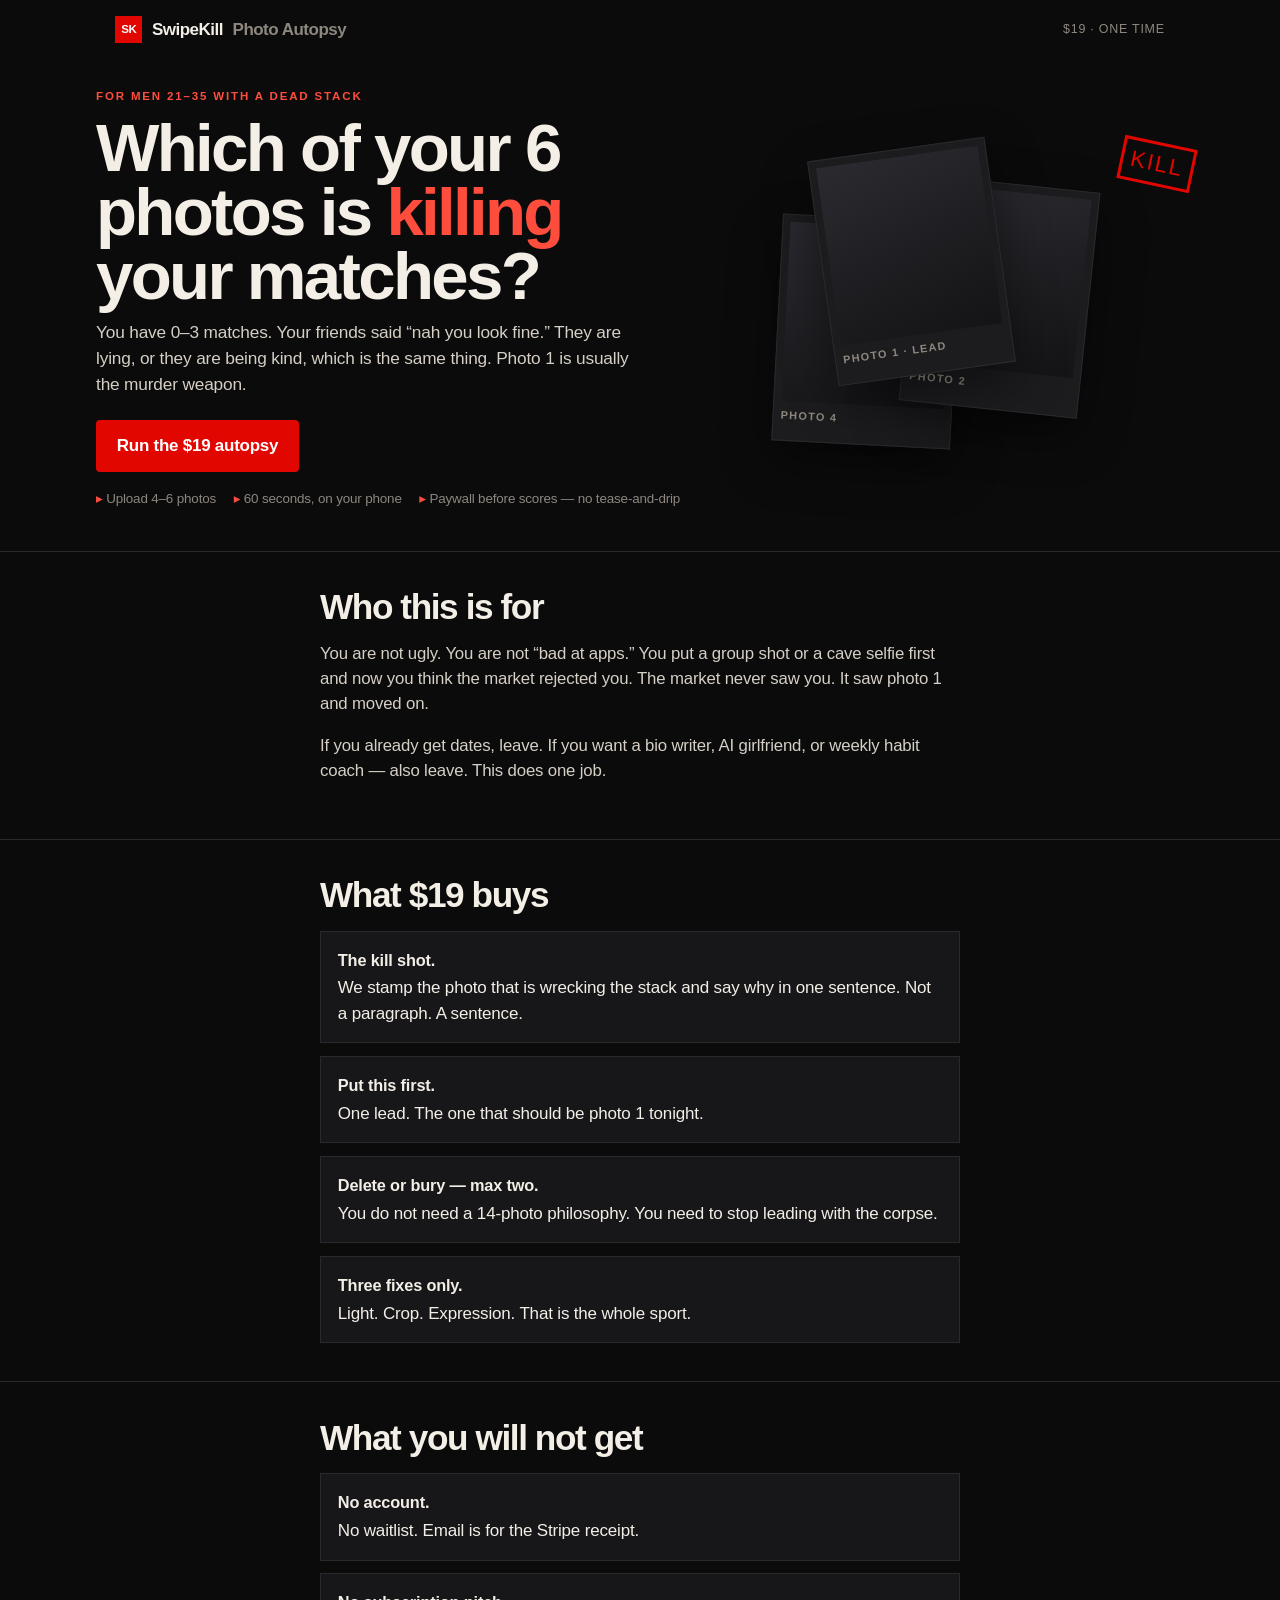
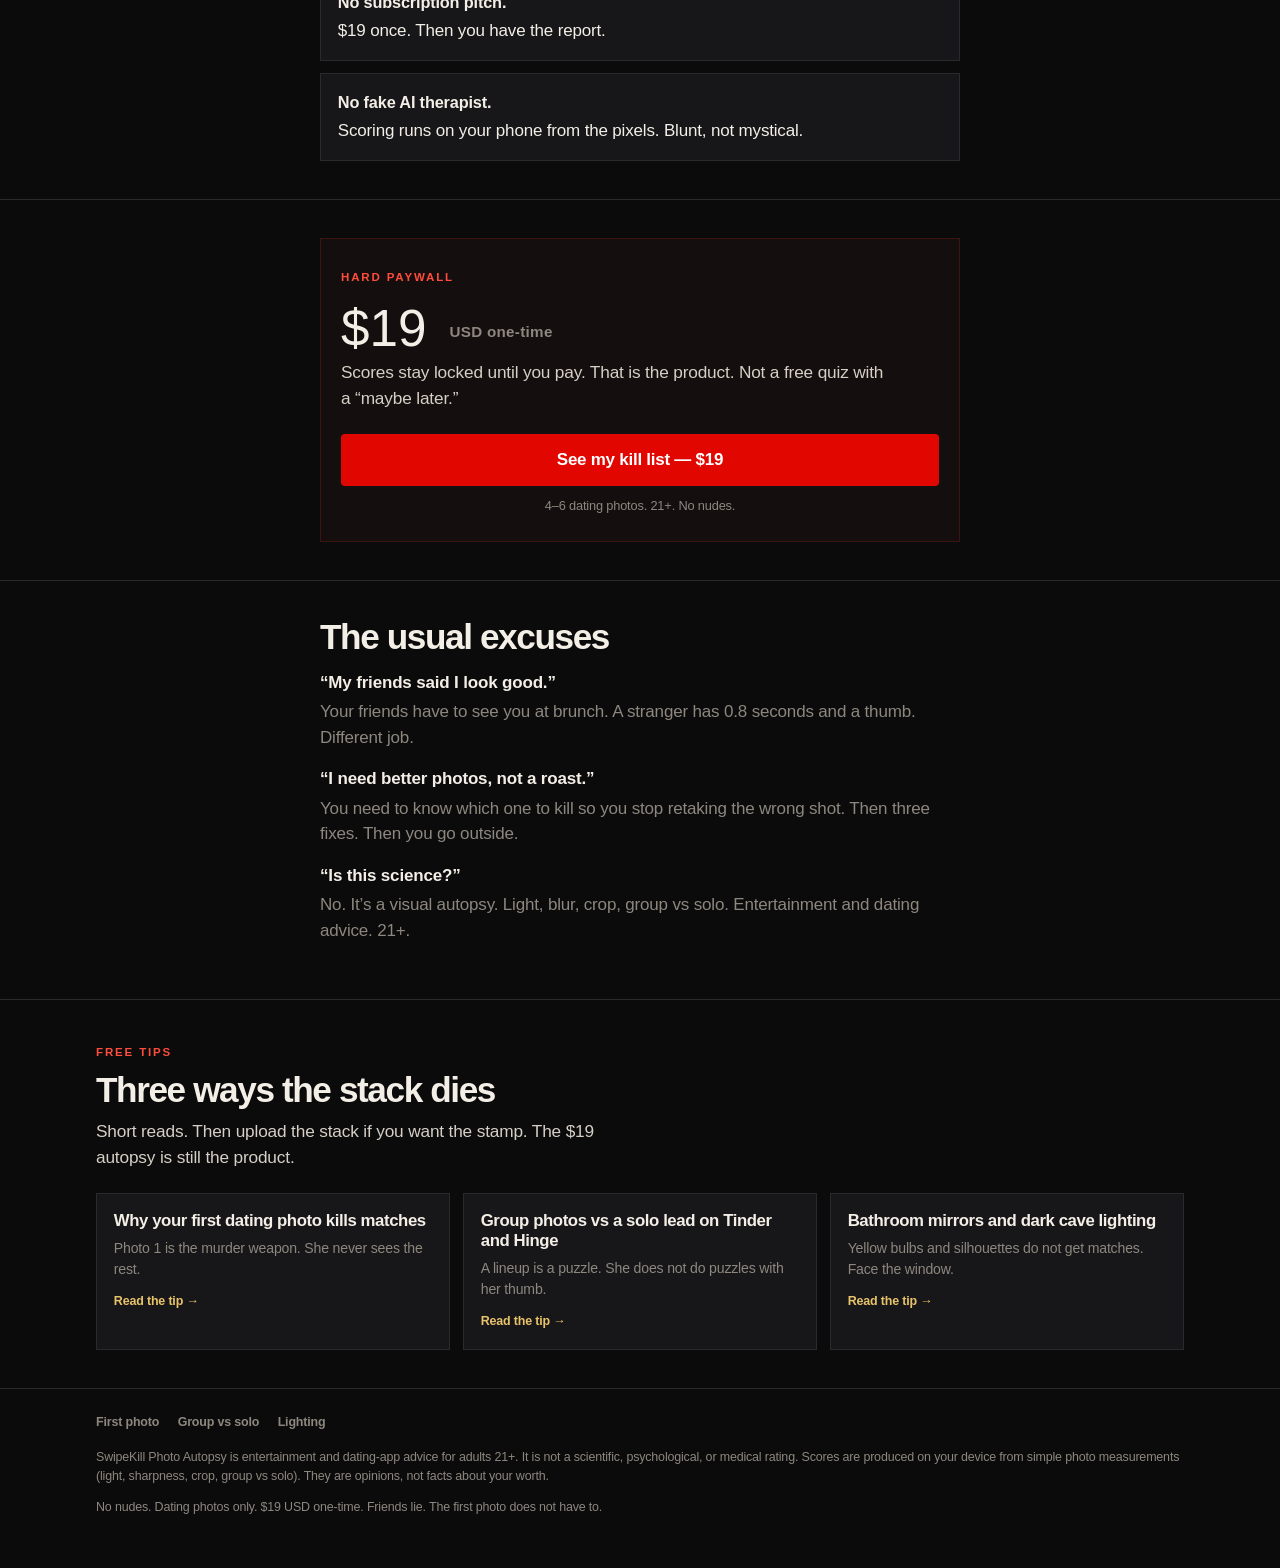
==== index.html @ 3ea0e627 "Add three dating-photo SEO tip pages that funnel to upload Indexable articles for first-photo, group" ====
<!DOCTYPE html>
<html lang="en">
<head>
  <meta charset="utf-8" />
  <meta name="viewport" content="width=device-width, initial-scale=1" />
  <title>SwipeKill — Which of your 6 photos is killing your matches?</title>
  <meta name="description" content="You have 0–3 matches. Friends lie. Upload 6 dating photos. In 60 seconds we stamp the kill shot, tell you what goes first, and give 3 fixes. $19 one-time." />
  <link rel="canonical" href="https://jayjasmine.github.io/swipekill/" />
  <meta name="robots" content="index,follow" />
  <meta property="og:type" content="website" />
  <meta property="og:url" content="https://jayjasmine.github.io/swipekill/" />
  <meta property="og:title" content="SwipeKill — Which of your 6 photos is killing your matches?" />
  <meta property="og:description" content="Upload 4–6 dating photos. In 60 seconds we stamp the kill shot, tell you what goes first, and give 3 fixes. $19 one-time. Hard paywall." />
  <meta property="og:image" content="https://jayjasmine.github.io/swipekill/assets/og-share.png" />
  <meta property="og:image:width" content="1200" />
  <meta property="og:image:height" content="630" />
  <meta property="og:image:type" content="image/png" />
  <meta property="og:image:alt" content="SwipeKill Photo Autopsy — which of your 6 dating photos is killing your matches? $19 one-time." />
  <meta name="twitter:card" content="summary_large_image" />
  <meta name="twitter:title" content="SwipeKill — Which of your 6 photos is killing your matches?" />
  <meta name="twitter:description" content="Upload 4–6 dating photos. Kill shot + lead + 3 fixes. $19 one-time." />
  <meta name="twitter:image" content="https://jayjasmine.github.io/swipekill/assets/og-share.png" />
  <script type="application/ld+json">
  {"@context":"https://schema.org","@type":"Product","name":"SwipeKill Photo Autopsy","description":"Dating photo autopsy: kill shot, lead photo, and three fixes. Runs on your phone.","offers":{"@type":"Offer","price":"19.00","priceCurrency":"USD","url":"https://jayjasmine.github.io/swipekill/","availability":"https://schema.org/InStock"}}
  </script>
  <link rel="icon" href="favicon.svg" type="image/svg+xml" />
  <link rel="stylesheet" href="css/styles.css?v=20260921a" />
</head>
<body>
  <a class="skip" href="#main">Skip to content</a>
  <header class="site-header">
    <a class="brand" href="index.html"><span class="brand-mark">SK</span> SwipeKill <em>Photo Autopsy</em></a>
    <div class="header-meta">$19 · one time</div>
  </header>
  <main id="main">
    <section class="hero">
      <div class="wrap-wide hero-grid">
        <div>
          <div class="kicker">For men 21–35 with a dead stack</div>
          <h1>Which of your 6 photos is <span>killing</span> your matches?</h1>
          <p class="lede">You have 0–3 matches. Your friends said “nah you look fine.” They are lying, or they are being kind, which is the same thing. Photo 1 is usually the murder weapon.</p>
          <a class="btn" href="upload.html">Run the $19 autopsy</a>
          <div class="trust">
            <span>Upload 4–6 photos</span>
            <span>60 seconds, on your phone</span>
            <span>Paywall before scores — no tease-and-drip</span>
          </div>
        </div>
        <div class="stack" aria-hidden="true">
          <div class="polaroid p3"><i></i><b>Photo 4</b></div>
          <div class="polaroid p2"><i></i><b>Photo 2</b></div>
          <div class="polaroid p1"><i></i><b>Photo 1 · lead</b></div>
          <div class="stamp">KILL</div>
        </div>
      </div>
    </section>

    <section class="band">
      <div class="wrap who">
        <h2>Who this is for</h2>
        <p>You are not ugly. You are not “bad at apps.” You put a group shot or a cave selfie first and now you think the market rejected you. The market never saw you. It saw photo 1 and moved on.</p>
        <p>If you already get dates, leave. If you want a bio writer, AI girlfriend, or weekly habit coach — also leave. This does one job.</p>
      </div>
    </section>

    <section class="band">
      <div class="wrap">
        <h2>What $19 buys</h2>
        <ul class="facts">
          <li><strong>The kill shot.</strong> We stamp the photo that is wrecking the stack and say why in one sentence. Not a paragraph. A sentence.</li>
          <li><strong>Put this first.</strong> One lead. The one that should be photo 1 tonight.</li>
          <li><strong>Delete or bury — max two.</strong> You do not need a 14-photo philosophy. You need to stop leading with the corpse.</li>
          <li><strong>Three fixes only.</strong> Light. Crop. Expression. That is the whole sport.</li>
        </ul>
      </div>
    </section>

    <section class="band">
      <div class="wrap">
        <h2>What you will not get</h2>
        <ul class="facts">
          <li><strong>No account.</strong> No waitlist. Email is for the Stripe receipt.</li>
          <li><strong>No subscription pitch.</strong> $19 once. Then you have the report.</li>
          <li><strong>No fake AI therapist.</strong> Scoring runs on your phone from the pixels. Blunt, not mystical.</li>
        </ul>
      </div>
    </section>

    <section class="band">
      <div class="wrap">
        <div class="price-card">
          <div class="kicker">Hard paywall</div>
          <div class="price-amt">$19 <small>USD one-time</small></div>
          <p class="lede">Scores stay locked until you pay. That is the product. Not a free quiz with a “maybe later.”</p>
          <a class="btn btn-block" href="upload.html">See my kill list — $19</a>
          <span class="btn-note">4–6 dating photos. 21+. No nudes.</span>
        </div>
      </div>
    </section>

    <section class="band">
      <div class="wrap">
        <h2>The usual excuses</h2>
        <dl class="objections">
          <dt>“My friends said I look good.”</dt>
          <dd>Your friends have to see you at brunch. A stranger has 0.8 seconds and a thumb. Different job.</dd>
          <dt>“I need better photos, not a roast.”</dt>
          <dd>You need to know which one to kill so you stop retaking the wrong shot. Then three fixes. Then you go outside.</dd>
          <dt>“Is this science?”</dt>
          <dd>No. It’s a visual autopsy. Light, blur, crop, group vs solo. Entertainment and dating advice. 21+.</dd>
        </dl>
      </div>
    </section>

    <section class="band" id="tips">
      <div class="wrap-wide">
        <div class="kicker">Free tips</div>
        <h2>Three ways the stack dies</h2>
        <p class="lede">Short reads. Then upload the stack if you want the stamp. The $19 autopsy is still the product.</p>
        <div class="tip-grid">
          <a class="tip-card" href="tips/first-photo-kills-matches.html">
            <strong>Why your first dating photo kills matches</strong>
            <span>Photo 1 is the murder weapon. She never sees the rest.</span>
            <i>Read the tip →</i>
          </a>
          <a class="tip-card" href="tips/group-vs-solo-lead.html">
            <strong>Group photos vs a solo lead on Tinder and Hinge</strong>
            <span>A lineup is a puzzle. She does not do puzzles with her thumb.</span>
            <i>Read the tip →</i>
          </a>
          <a class="tip-card" href="tips/bathroom-mirror-dark-lighting.html">
            <strong>Bathroom mirrors and dark cave lighting</strong>
            <span>Yellow bulbs and silhouettes do not get matches. Face the window.</span>
            <i>Read the tip →</i>
          </a>
        </div>
      </div>
    </section>
  </main>
  <footer class="site-footer">
    <div class="wrap-wide">
      <nav class="footer-nav" aria-label="Free tips">
        <a href="tips/first-photo-kills-matches.html">First photo</a>
        <a href="tips/group-vs-solo-lead.html">Group vs solo</a>
        <a href="tips/bathroom-mirror-dark-lighting.html">Lighting</a>
      </nav>
      <p>SwipeKill Photo Autopsy is entertainment and dating-app advice for adults 21+. It is not a scientific, psychological, or medical rating. Scores are produced on your device from simple photo measurements (light, sharpness, crop, group vs solo). They are opinions, not facts about your worth.</p>
      <p>No nudes. Dating photos only. $19 USD one-time. Friends lie. The first photo does not have to.</p>
    </div>
  </footer>
  <script src="js/config.js?v=20260918a"></script>
  <script src="js/store.js?v=20260918a"></script>
</body>
</html>
---- css/styles.css ----
/* SwipeKill — dark, blunt, one red. Mobile-first. */

:root {
  --bg: #0b0b0c;
  --bg-2: #121214;
  --card: #17171a;
  --ink: #f3eee6;
  --muted: #8d877e;
  --line: #2a2a2e;
  --red: #e10600;
  --red-ink: #ff4d3d;
  --gold: #e8c36a;
  --ok: #9ad3b0;
  --shadow: 0 18px 50px rgba(0,0,0,0.45);
  --font: "Helvetica Neue", Helvetica, Arial, ui-sans-serif, system-ui, sans-serif;
  --display: "Arial Black", "Helvetica Neue", "Franklin Gothic Medium", Impact, sans-serif;
  --max: 40rem;
  --wide: 68rem;
}

*, *::before, *::after { box-sizing: border-box; }
html { -webkit-text-size-adjust: 100%; }
html, body { margin: 0; background: var(--bg); color: var(--ink); }
body {
  font-family: var(--font);
  font-size: 17px;
  line-height: 1.5;
  min-height: 100vh;
  letter-spacing: -0.01em;
}

a { color: var(--gold); }
button, input { font: inherit; color: inherit; }

.skip { position: absolute; left: -999px; }
.skip:focus { left: 1rem; top: 1rem; background: #000; padding: .5rem 1rem; z-index: 9; }

.site-header {
  display: flex;
  align-items: center;
  justify-content: space-between;
  padding: 1rem 1.2rem;
  max-width: var(--wide);
  margin: 0 auto;
}
.brand {
  display: flex;
  align-items: center;
  gap: 0.6rem;
  text-decoration: none;
  color: inherit;
  font-weight: 800;
  letter-spacing: -0.03em;
}
.brand-mark {
  width: 1.7rem;
  height: 1.7rem;
  background: var(--red);
  color: #fff;
  display: grid;
  place-items: center;
  font-size: 0.72rem;
  font-weight: 900;
}
.brand em { font-style: normal; color: var(--muted); font-weight: 600; }
.header-meta { color: var(--muted); font-size: 0.78rem; letter-spacing: 0.06em; text-transform: uppercase; }

.wrap { width: min(100% - 2.2rem, var(--max)); margin: 0 auto; }
.wrap-wide { width: min(100% - 2.2rem, var(--wide)); margin: 0 auto; }

h1, h2, h3 {
  font-family: var(--display);
  font-weight: 900;
  letter-spacing: -0.04em;
  line-height: 0.95;
  margin: 0 0 0.8rem;
  text-wrap: balance;
}
h1 { font-size: clamp(2.3rem, 10vw, 4.2rem); }
h2 { font-size: clamp(1.6rem, 5vw, 2.2rem); }
h1 span { color: var(--red-ink); }

.lede {
  font-size: 1.08rem;
  color: #d5cfc5;
  margin: 0 0 1.4rem;
  max-width: 34rem;
}
.kicker {
  display: inline-block;
  color: var(--red-ink);
  font-size: 0.72rem;
  font-weight: 800;
  letter-spacing: 0.16em;
  text-transform: uppercase;
  margin-bottom: 0.7rem;
}

.btn {
  display: inline-flex;
  align-items: center;
  justify-content: center;
  min-height: 3.2rem;
  padding: 0.75rem 1.3rem;
  border: 0;
  background: var(--red);
  color: #fff;
  font-weight: 800;
  letter-spacing: -0.015em;
  text-decoration: none;
  cursor: pointer;
  border-radius: 4px;
}
.btn:hover { filter: brightness(1.08); }
.btn-ghost {
  background: transparent;
  border: 1px solid var(--line);
  color: var(--ink);
}
.btn-gold { background: var(--gold); color: #111; }
.btn-block { width: 100%; }
.btn[disabled] { opacity: 0.4; cursor: not-allowed; filter: none; }
.btn-note { display: block; margin-top: 0.65rem; color: var(--muted); font-size: 0.8rem; text-align: center; }

.hero { padding: 1.4rem 0 2.6rem; }
.hero-grid { display: grid; gap: 2rem; }
@media (min-width: 880px) {
  .hero-grid {
    grid-template-columns: 1.15fr .85fr;
    align-items: center;
    gap: 3rem;
  }
}

.stack {
  position: relative;
  height: 22rem;
}
.polaroid {
  position: absolute;
  width: 11.2rem;
  height: 14.2rem;
  background: #1c1c1f;
  border: 1px solid var(--line);
  box-shadow: var(--shadow);
  padding: 0.45rem 0.45rem 1.6rem;
}
.polaroid i {
  display: block;
  height: 11.2rem;
  background: linear-gradient(160deg, #2a2a30, #141416);
}
.polaroid b {
  display: block;
  margin-top: 0.35rem;
  font-size: 0.68rem;
  letter-spacing: 0.12em;
  text-transform: uppercase;
  color: var(--muted);
}
.p1 { left: 18%; top: 8%; transform: rotate(-8deg); z-index: 3; }
.p2 { left: 38%; top: 18%; transform: rotate(6deg); z-index: 2; }
.p3 { left: 8%; top: 28%; transform: rotate(3deg); z-index: 1; }
.stamp {
  position: absolute;
  right: -0.6rem;
  top: 1.4rem;
  z-index: 5;
  border: 3px solid var(--red);
  color: var(--red);
  font-family: var(--display);
  font-size: 1.4rem;
  letter-spacing: 0.08em;
  padding: 0.15rem 0.45rem;
  transform: rotate(12deg);
  background: rgba(11,11,12,0.55);
}

.trust {
  display: flex;
  flex-wrap: wrap;
  gap: 0.5rem 1.1rem;
  margin-top: 1.1rem;
  color: var(--muted);
  font-size: 0.84rem;
}
.trust span::before {
  content: "▸ ";
  color: var(--red-ink);
}

section.band {
  border-top: 1px solid var(--line);
  padding: 2.4rem 0;
}
.who p { color: #d5cfc5; font-size: 1.05rem; }

.facts {
  display: grid;
  gap: 0.8rem;
  margin: 1.2rem 0 0;
  padding: 0;
  list-style: none;
}
.facts li {
  background: var(--card);
  border: 1px solid var(--line);
  padding: 1rem 1.05rem;
}
.facts strong { display: block; font-size: 1.02rem; margin-bottom: 0.2rem; }

.price-card {
  background: #140e0e;
  border: 1px solid #3a1512;
  padding: 1.5rem 1.25rem 1.6rem;
}
.price-amt {
  font-family: var(--display);
  font-size: 3.2rem;
  letter-spacing: 0;
  line-height: 1;
  margin: 0.3rem 0 0.4rem;
}
.price-amt small {
  display: inline-block;
  margin-left: 0.55rem;
  font-size: 0.95rem;
  font-weight: 600;
  font-style: normal;
  font-family: var(--font);
  letter-spacing: 0.02em;
  color: var(--muted);
  vertical-align: middle;
  white-space: nowrap;
}

.objections dt { font-weight: 800; margin: 1rem 0 0.25rem; }
.objections dd { margin: 0; color: var(--muted); }

/* Upload */
.drop {
  border: 1px dashed #3a3a40;
  background: var(--bg-2);
  padding: 1.2rem;
  text-align: center;
  cursor: pointer;
}
.drop strong { display: block; margin-bottom: 0.25rem; }
.thumbs {
  display: grid;
  grid-template-columns: repeat(3, 1fr);
  gap: 0.55rem;
  margin: 1rem 0;
}
@media (min-width: 640px) { .thumbs { grid-template-columns: repeat(6, 1fr); } }
.thumb {
  position: relative;
  aspect-ratio: 3/4;
  background: #111;
  border: 1px solid var(--line);
  overflow: hidden;
}
.thumb img { width: 100%; height: 100%; object-fit: cover; display: block; }
.thumb .x {
  position: absolute;
  top: 0.25rem;
  right: 0.25rem;
  width: 1.5rem;
  height: 1.5rem;
  border: 0;
  background: #000;
  color: #fff;
  cursor: pointer;
  font-weight: 800;
}
.thumb label.first-flag {
  position: absolute;
  left: 0; right: 0; bottom: 0;
  background: rgba(0,0,0,0.72);
  font-size: 0.62rem;
  letter-spacing: 0.04em;
  text-transform: uppercase;
  padding: 0.35rem 0.3rem;
  display: flex;
  gap: 0.25rem;
  align-items: center;
  color: #ddd;
}
.thumb.is-first { outline: 2px solid var(--gold); }
.gates { display: grid; gap: 0.65rem; margin: 1.1rem 0; }
.gate {
  display: flex;
  gap: 0.7rem;
  align-items: flex-start;
  background: var(--card);
  border: 1px solid var(--line);
  padding: 0.85rem 0.9rem;
  cursor: pointer;
}
.gate input { margin-top: 0.2rem; accent-color: var(--red); }

.warn-nudes {
  color: var(--gold);
  font-size: 0.86rem;
  margin: 0.4rem 0 1rem;
}

/* Paywall */
.lock {
  color: var(--red-ink);
  font-size: 0.72rem;
  font-weight: 800;
  letter-spacing: 0.16em;
  text-transform: uppercase;
}
.locked-list { display: grid; gap: 0.55rem; margin: 1.2rem 0 1.5rem; }
.locked-row {
  display: flex;
  align-items: center;
  gap: 0.75rem;
  background: var(--card);
  border: 1px solid var(--line);
  padding: 0.7rem;
}
.locked-row .ph {
  width: 3.2rem;
  height: 4.1rem;
  object-fit: cover;
  filter: blur(7px) saturate(0.6);
  background: #222;
}
.locked-row .bars { flex: 1; filter: blur(5px); user-select: none; }
.bar { height: 7px; background: #2a2a2e; margin: 0.28rem 0; }
.bar i { display: block; height: 100%; background: #555; width: 60%; }
.pay-box {
  background: #140e0e;
  border: 1px solid #3a1512;
  padding: 1.35rem 1.2rem 1.4rem;
}
.checkout-fail {
  display: none;
  margin-top: 0.8rem;
  color: var(--gold);
  font-size: 0.88rem;
}
.checkout-fail.is-on { display: block; }
.after-pay {
  display: none;
  margin-top: 1rem;
  padding-top: 1rem;
  border-top: 1px solid #3a1512;
}
.after-pay.is-on { display: block; }
.after-pay p {
  margin: 0 0 0.85rem;
  color: #d5cfc5;
  font-size: 0.95rem;
}
.already-paid {
  display: block;
  margin-top: 0.85rem;
  text-align: center;
  font-size: 0.8rem;
  color: var(--muted);
}
.already-paid:hover { color: var(--ink); }

/* Report */
.banner-kill, .banner-first {
  padding: 1.2rem 1.15rem 1.25rem;
  margin: 1rem 0 1.3rem;
  border: 1px solid var(--line);
}
.banner-kill { background: #1a0b0b; border-color: #4a1410; }
.banner-first { background: #16140d; border-color: #3d3420; }
.badge {
  display: inline-block;
  font-family: var(--display);
  letter-spacing: 0.08em;
  font-size: 0.85rem;
  padding: 0.15rem 0.4rem;
  margin-bottom: 0.45rem;
}
.badge-kill { background: var(--red); color: #fff; }
.badge-first { background: var(--gold); color: #111; }
.badge-bury { background: #2a2a2e; color: #bbb; }

.rank { display: grid; gap: 0.8rem; }
.rank-card {
  display: grid;
  grid-template-columns: 5.4rem 1fr;
  gap: 0.85rem;
  background: var(--card);
  border: 1px solid var(--line);
  padding: 0.7rem;
}
.rank-card img { width: 5.4rem; height: 7rem; object-fit: cover; background: #111; }
.scores { display: grid; gap: 0.35rem; font-size: 0.78rem; color: var(--muted); }
.score-row { display: grid; grid-template-columns: 7.2rem 1fr 1.6rem; gap: 0.4rem; align-items: center; }
.score-row b { color: var(--ink); font-size: 0.85rem; text-align: right; }
.meter { height: 6px; background: #2a2a2e; }
.meter i { display: block; height: 100%; background: #cfc7bb; }
.meter.bad i { background: var(--red); }
.meter.good i { background: var(--ok); }
.slot { font-size: 0.7rem; letter-spacing: 0.1em; text-transform: uppercase; color: var(--muted); }

.fixes { display: grid; gap: 0.75rem; margin-top: 0.8rem; }
.fix {
  background: var(--card);
  border: 1px solid var(--line);
  padding: 1rem 1.05rem;
}
.fix h3 { font-size: 1.15rem; margin-bottom: 0.35rem; }
.fix p { margin: 0; color: #d5cfc5; font-size: 0.95rem; }

.site-footer {
  border-top: 1px solid var(--line);
  padding: 1.5rem 1.2rem 2.4rem;
  color: var(--muted);
  font-size: 0.78rem;
  line-height: 1.5;
}
.hidden { display: none !important; }

@media (prefers-reduced-motion: reduce) {
  * { transition: none !important; }
}

.tiny { font-size: 0.8rem; }
.muted { color: var(--muted); }

/* Free tips strip (home) + article pages */
.tip-grid {
  display: grid;
  gap: 0.8rem;
  margin-top: 1.2rem;
}
@media (min-width: 720px) {
  .tip-grid { grid-template-columns: repeat(3, 1fr); }
}
.tip-card {
  display: block;
  background: var(--card);
  border: 1px solid var(--line);
  padding: 1.05rem 1.05rem 1.15rem;
  text-decoration: none;
  color: inherit;
}
.tip-card:hover { border-color: #44444c; }
.tip-card strong {
  display: block;
  font-size: 1.05rem;
  margin-bottom: 0.4rem;
  letter-spacing: -0.025em;
  line-height: 1.2;
}
.tip-card span {
  display: block;
  color: var(--muted);
  font-size: 0.88rem;
}
.tip-card i {
  display: block;
  margin-top: 0.75rem;
  color: var(--gold);
  font-style: normal;
  font-size: 0.78rem;
  font-weight: 700;
}

.crumbs {
  font-size: 0.78rem;
  color: var(--muted);
  margin: 0 0 1rem;
}
.crumbs a { color: var(--muted); text-decoration: none; }
.crumbs a:hover { color: var(--ink); }

.article p {
  color: #d5cfc5;
  margin: 0 0 1rem;
}
.article h2 { margin-top: 1.8rem; }

.related {
  display: grid;
  gap: 0.55rem;
  margin-top: 1rem;
  padding: 0;
  list-style: none;
}
.related a {
  color: var(--gold);
  text-decoration: none;
  font-size: 0.95rem;
}
.related a:hover { text-decoration: underline; }

.footer-nav {
  display: flex;
  flex-wrap: wrap;
  gap: 0.45rem 1.15rem;
  margin: 0 0 1rem;
}
.footer-nav a {
  color: var(--muted);
  text-decoration: none;
  font-weight: 600;
}
.footer-nav a:hover { color: var(--ink); }

.price-unit, .price-amt small {
  display: inline-block;
  margin-left: 0.55rem;
  font-size: 0.95rem;
  font-weight: 600;
  font-family: var(--font);
  letter-spacing: 0.02em;
  color: var(--muted);
  white-space: nowrap;
}
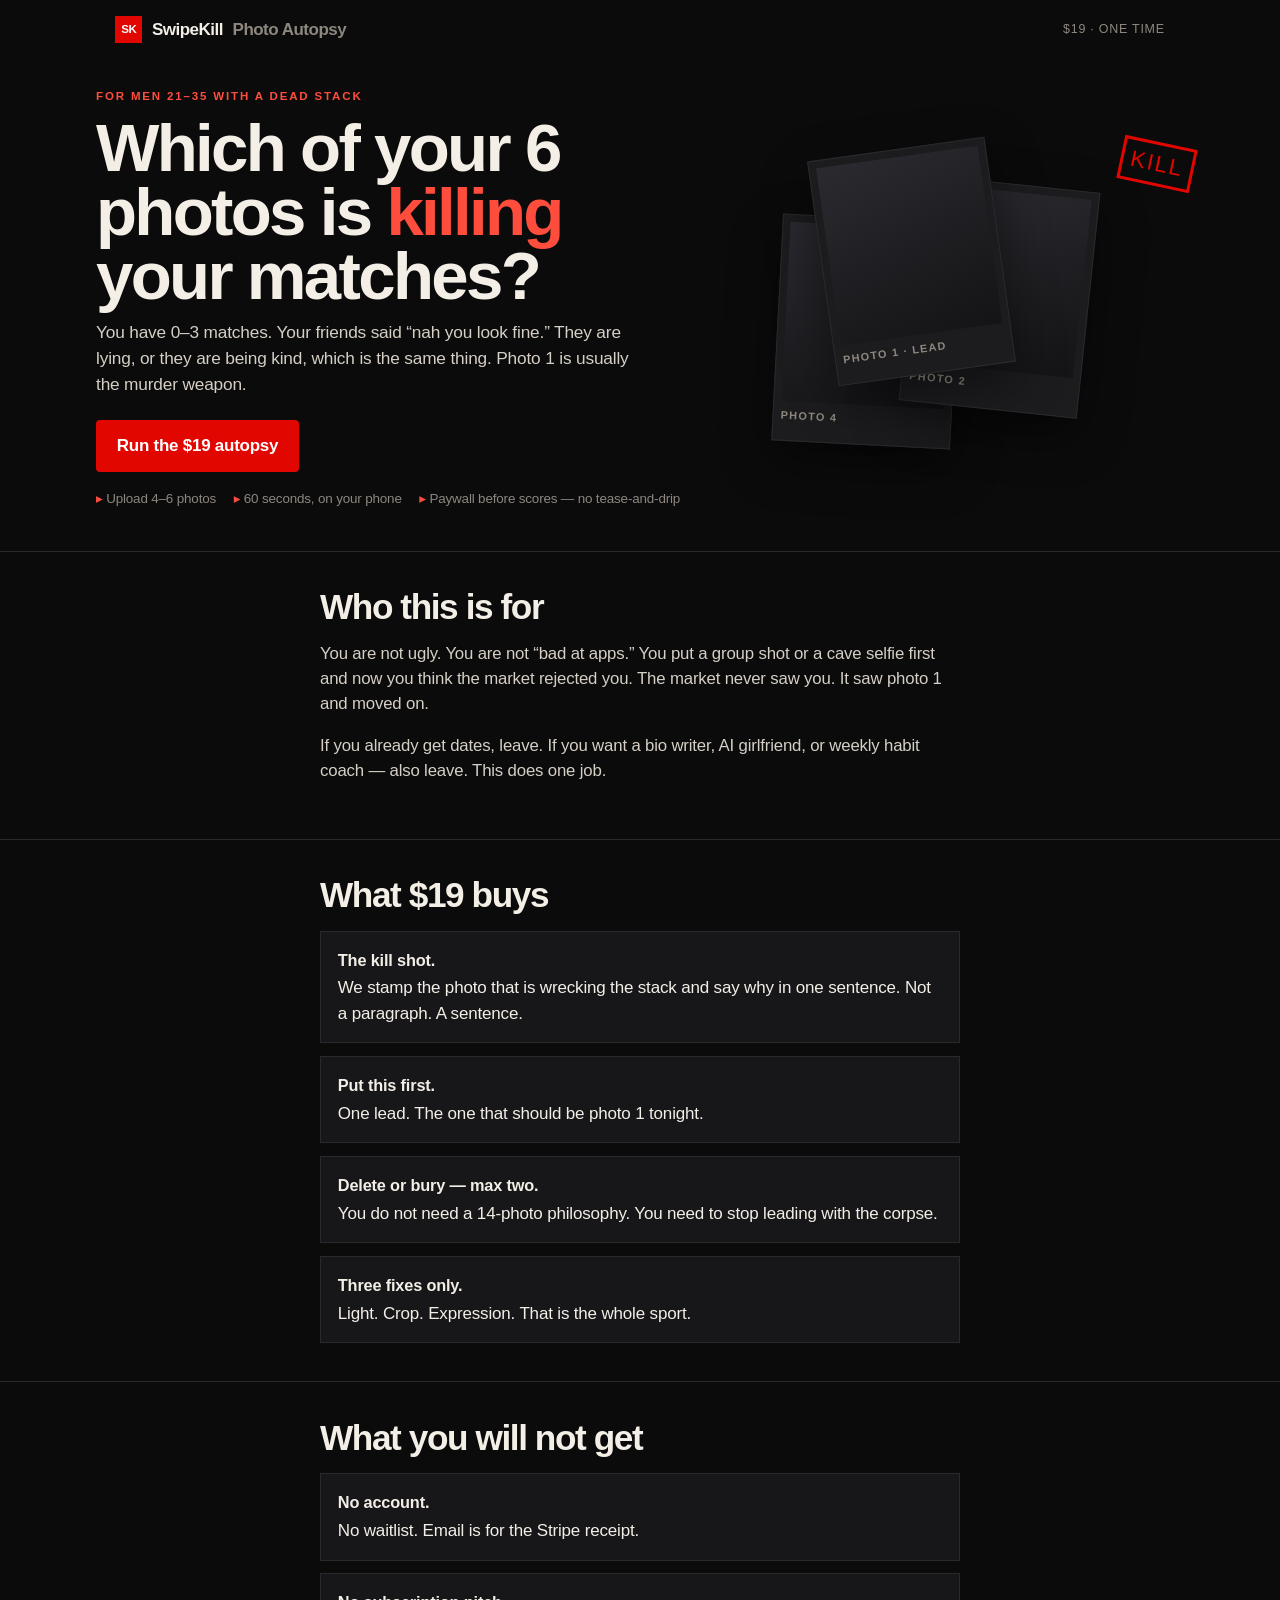
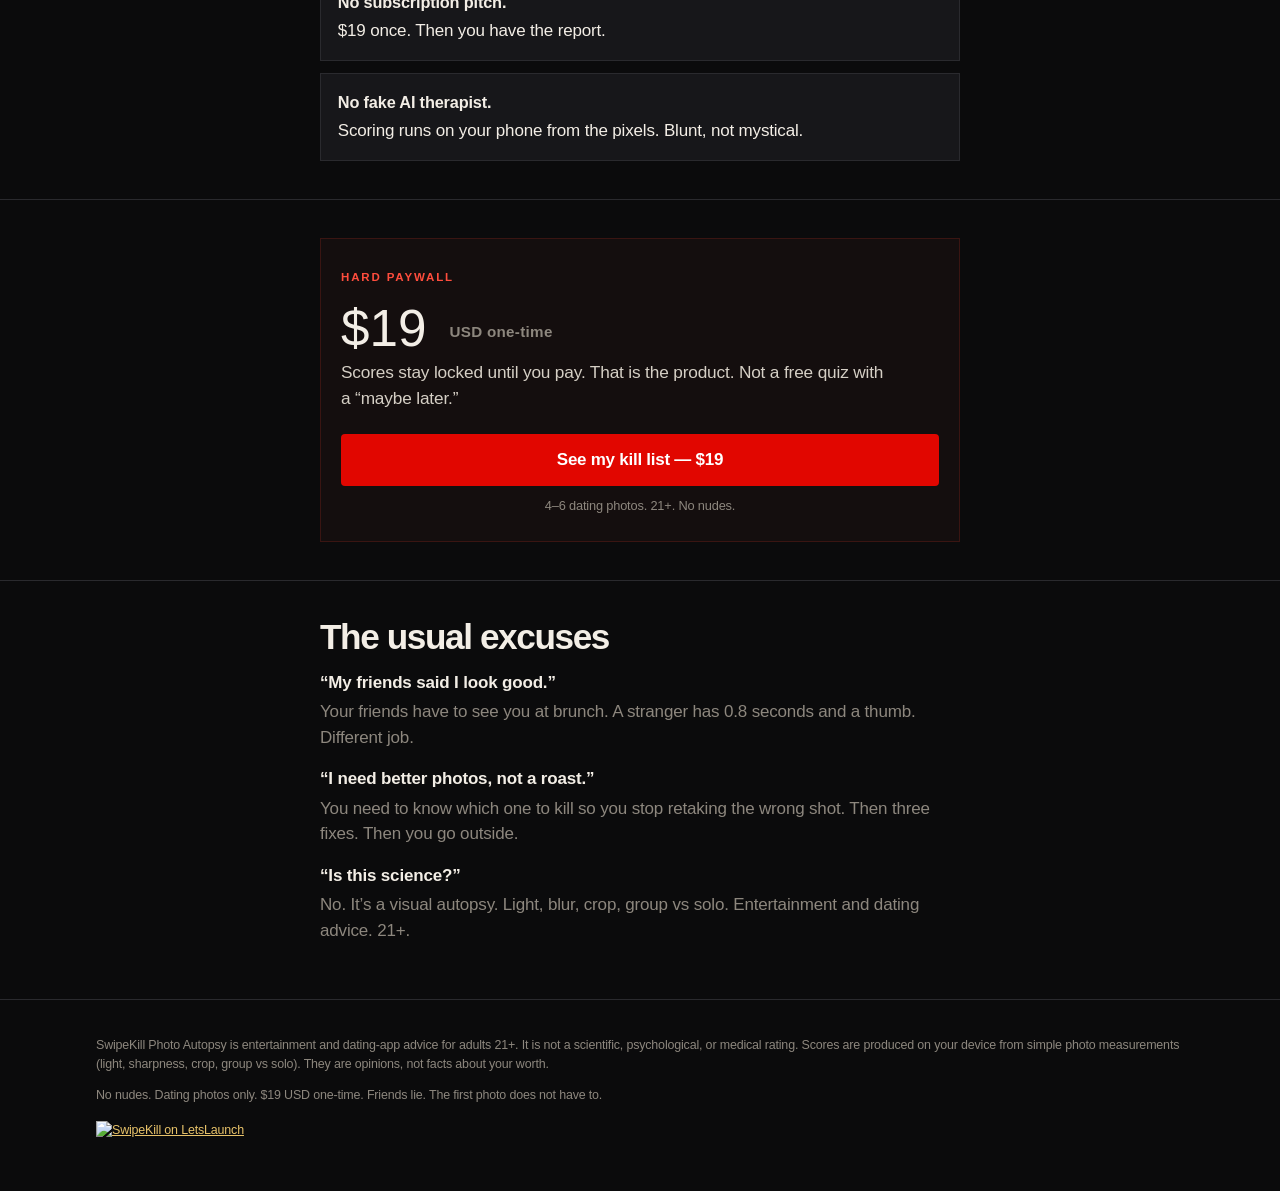
==== commit 18079321: "Add LetsLaunch reciprocal badge to unlock listing Footer badge links to https://letslaunch.today/pro" ====
--- a/index.html
+++ b/index.html
@@ -111,44 +111,20 @@
         </dl>
       </div>
     </section>
-
-    <section class="band" id="tips">
-      <div class="wrap-wide">
-        <div class="kicker">Free tips</div>
-        <h2>Three ways the stack dies</h2>
-        <p class="lede">Short reads. Then upload the stack if you want the stamp. The $19 autopsy is still the product.</p>
-        <div class="tip-grid">
-          <a class="tip-card" href="tips/first-photo-kills-matches.html">
-            <strong>Why your first dating photo kills matches</strong>
-            <span>Photo 1 is the murder weapon. She never sees the rest.</span>
-            <i>Read the tip →</i>
-          </a>
-          <a class="tip-card" href="tips/group-vs-solo-lead.html">
-            <strong>Group photos vs a solo lead on Tinder and Hinge</strong>
-            <span>A lineup is a puzzle. She does not do puzzles with her thumb.</span>
-            <i>Read the tip →</i>
-          </a>
-          <a class="tip-card" href="tips/bathroom-mirror-dark-lighting.html">
-            <strong>Bathroom mirrors and dark cave lighting</strong>
-            <span>Yellow bulbs and silhouettes do not get matches. Face the window.</span>
-            <i>Read the tip →</i>
-          </a>
-        </div>
-      </div>
-    </section>
   </main>
   <footer class="site-footer">
     <div class="wrap-wide">
-      <nav class="footer-nav" aria-label="Free tips">
-        <a href="tips/first-photo-kills-matches.html">First photo</a>
-        <a href="tips/group-vs-solo-lead.html">Group vs solo</a>
-        <a href="tips/bathroom-mirror-dark-lighting.html">Lighting</a>
-      </nav>
       <p>SwipeKill Photo Autopsy is entertainment and dating-app advice for adults 21+. It is not a scientific, psychological, or medical rating. Scores are produced on your device from simple photo measurements (light, sharpness, crop, group vs solo). They are opinions, not facts about your worth.</p>
       <p>No nudes. Dating photos only. $19 USD one-time. Friends lie. The first photo does not have to.</p>
+
+      <p class="dir-badges" style="margin-top:1rem">
+        <a href="https://letslaunch.today/product/swipekill" target="_blank" rel="noopener">
+          <img src="https://letslaunch.today/badge/swipekill.svg" alt="SwipeKill on LetsLaunch" width="250" height="54" />
+        </a>
+      </p>
     </div>
   </footer>
-  <script src="js/config.js?v=20260918a"></script>
-  <script src="js/store.js?v=20260918a"></script>
+  <script src="js/config.js?v=20260921a"></script>
+  <script src="js/store.js?v=20260921a"></script>
 </body>
 </html>
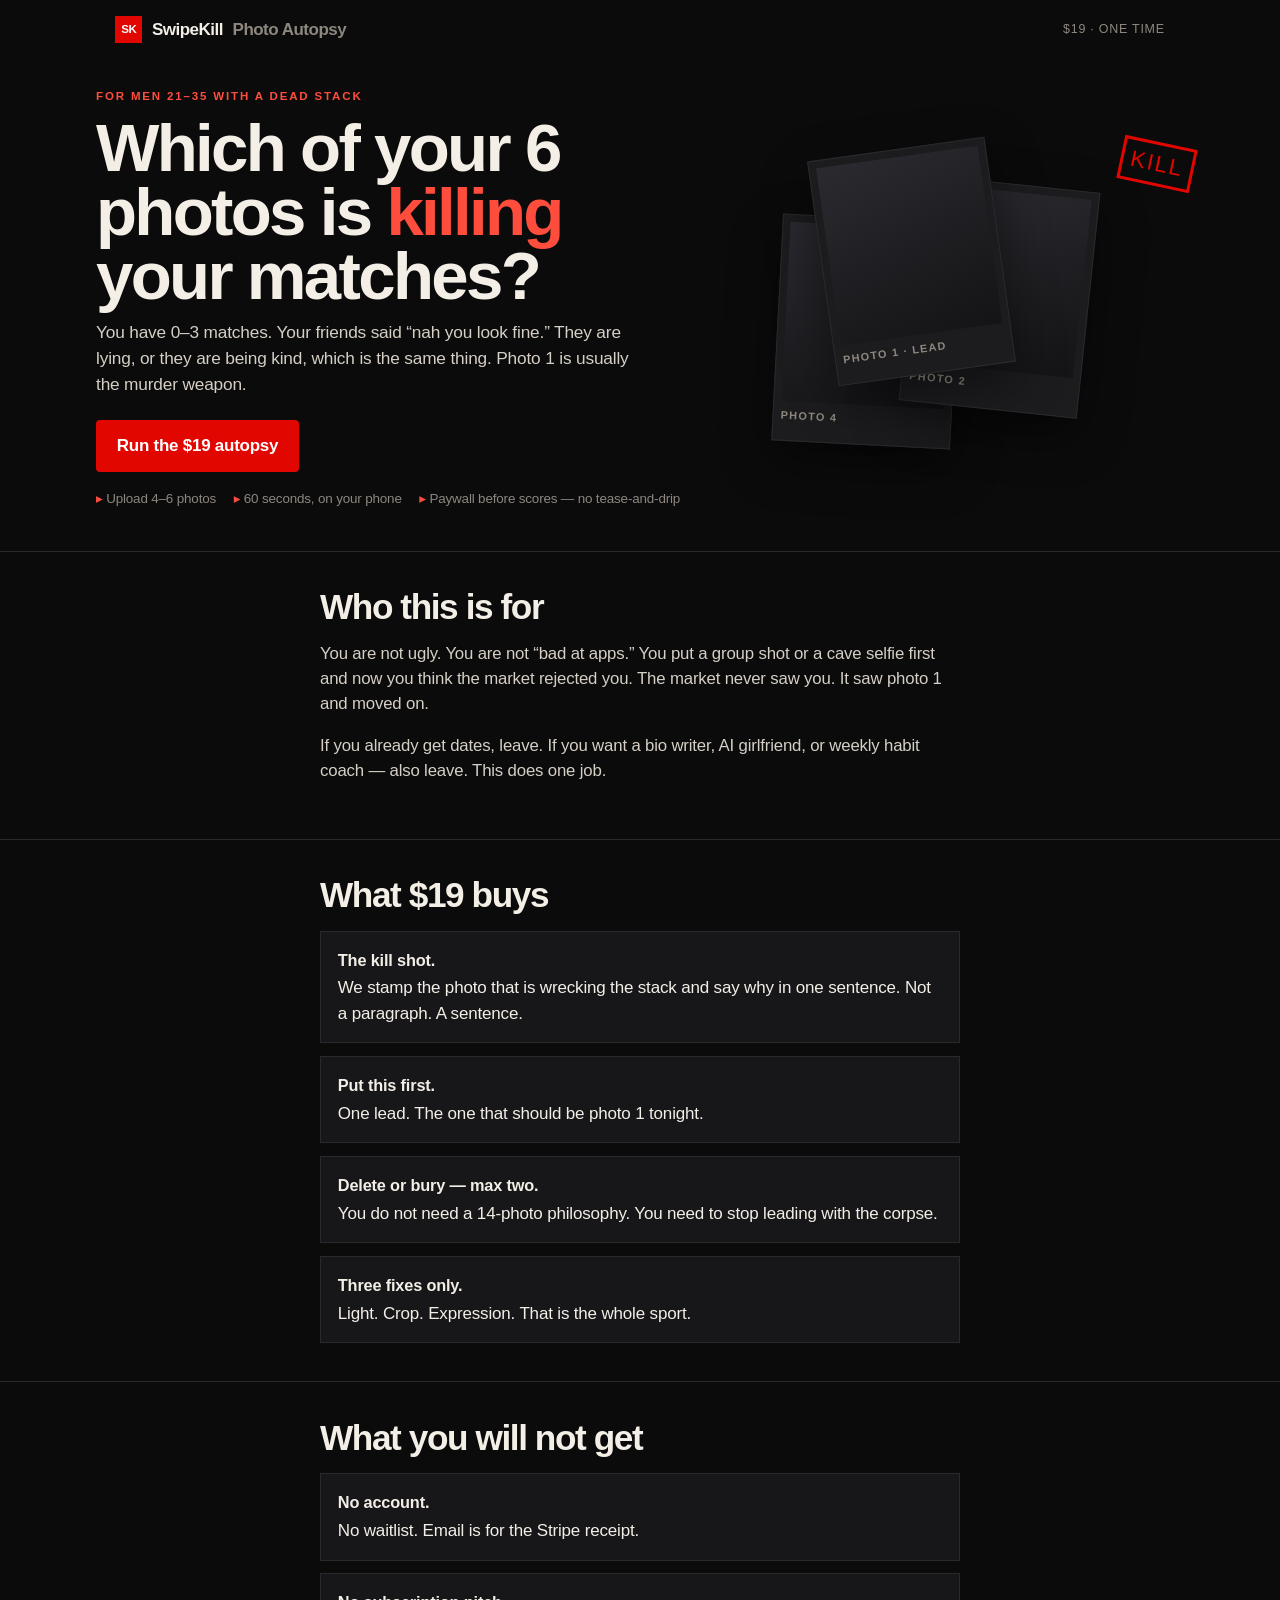
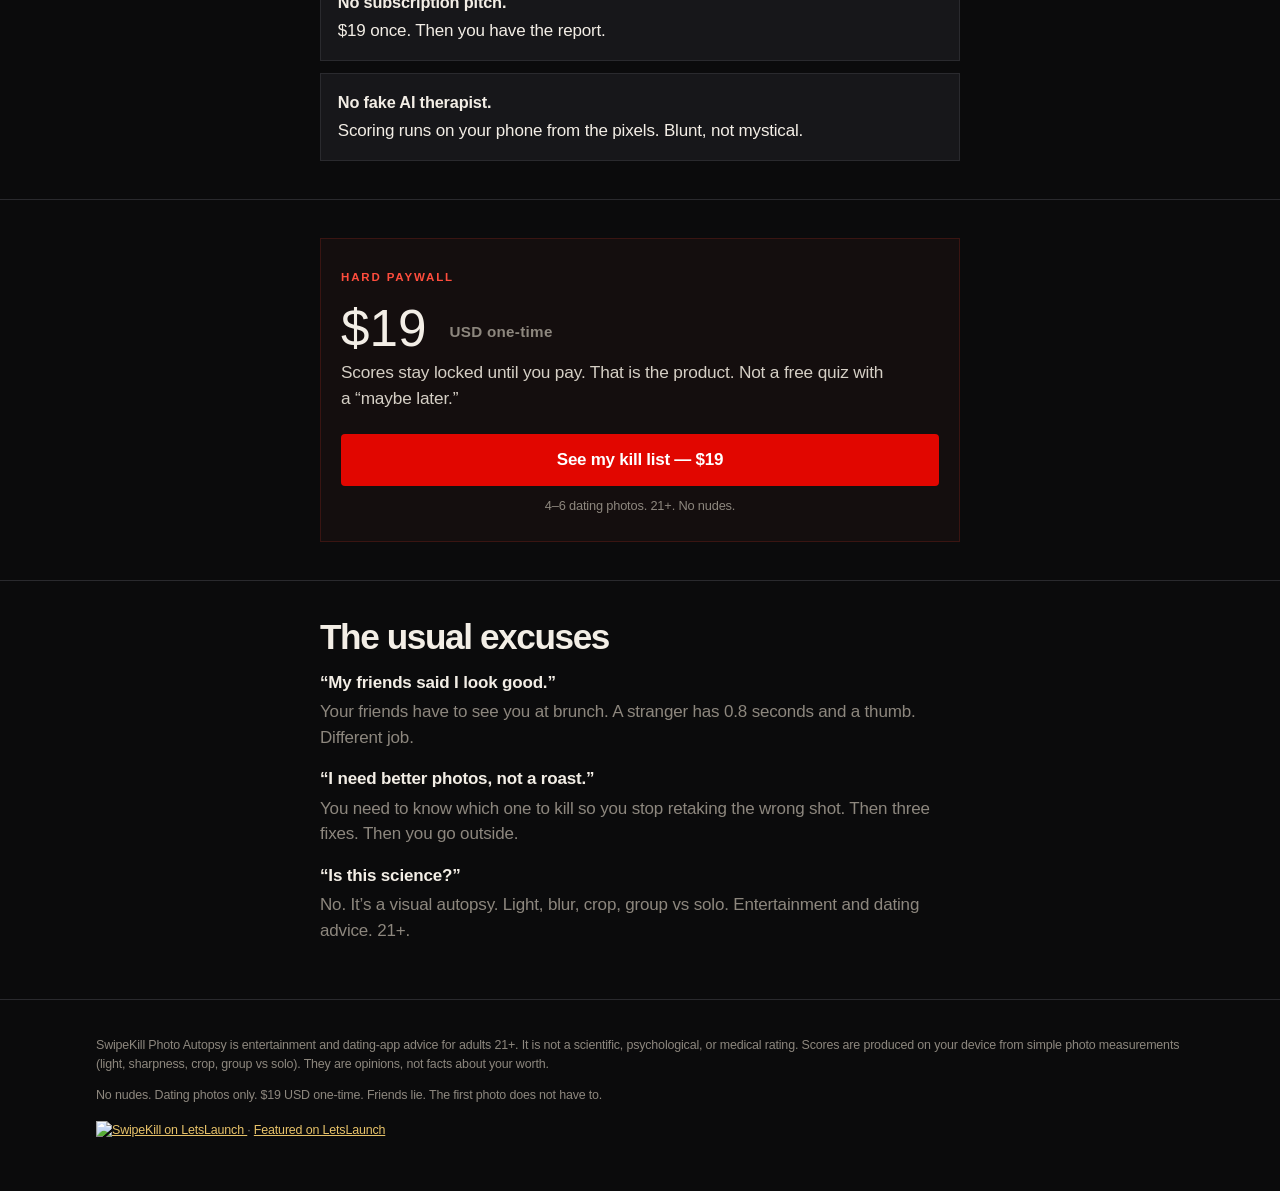
==== commit 58112c87: "Add crawlable text link for LetsLaunch badge check Image badge alone was not detected by LetsLaunch " ====
--- a/index.html
+++ b/index.html
@@ -120,7 +120,7 @@
       <p class="dir-badges" style="margin-top:1rem">
         <a href="https://letslaunch.today/product/swipekill" target="_blank" rel="noopener">
           <img src="https://letslaunch.today/badge/swipekill.svg" alt="SwipeKill on LetsLaunch" width="250" height="54" />
-        </a>
+        </a> · <a href="https://letslaunch.today/product/swipekill" target="_blank" rel="noopener">Featured on LetsLaunch</a>
       </p>
     </div>
   </footer>
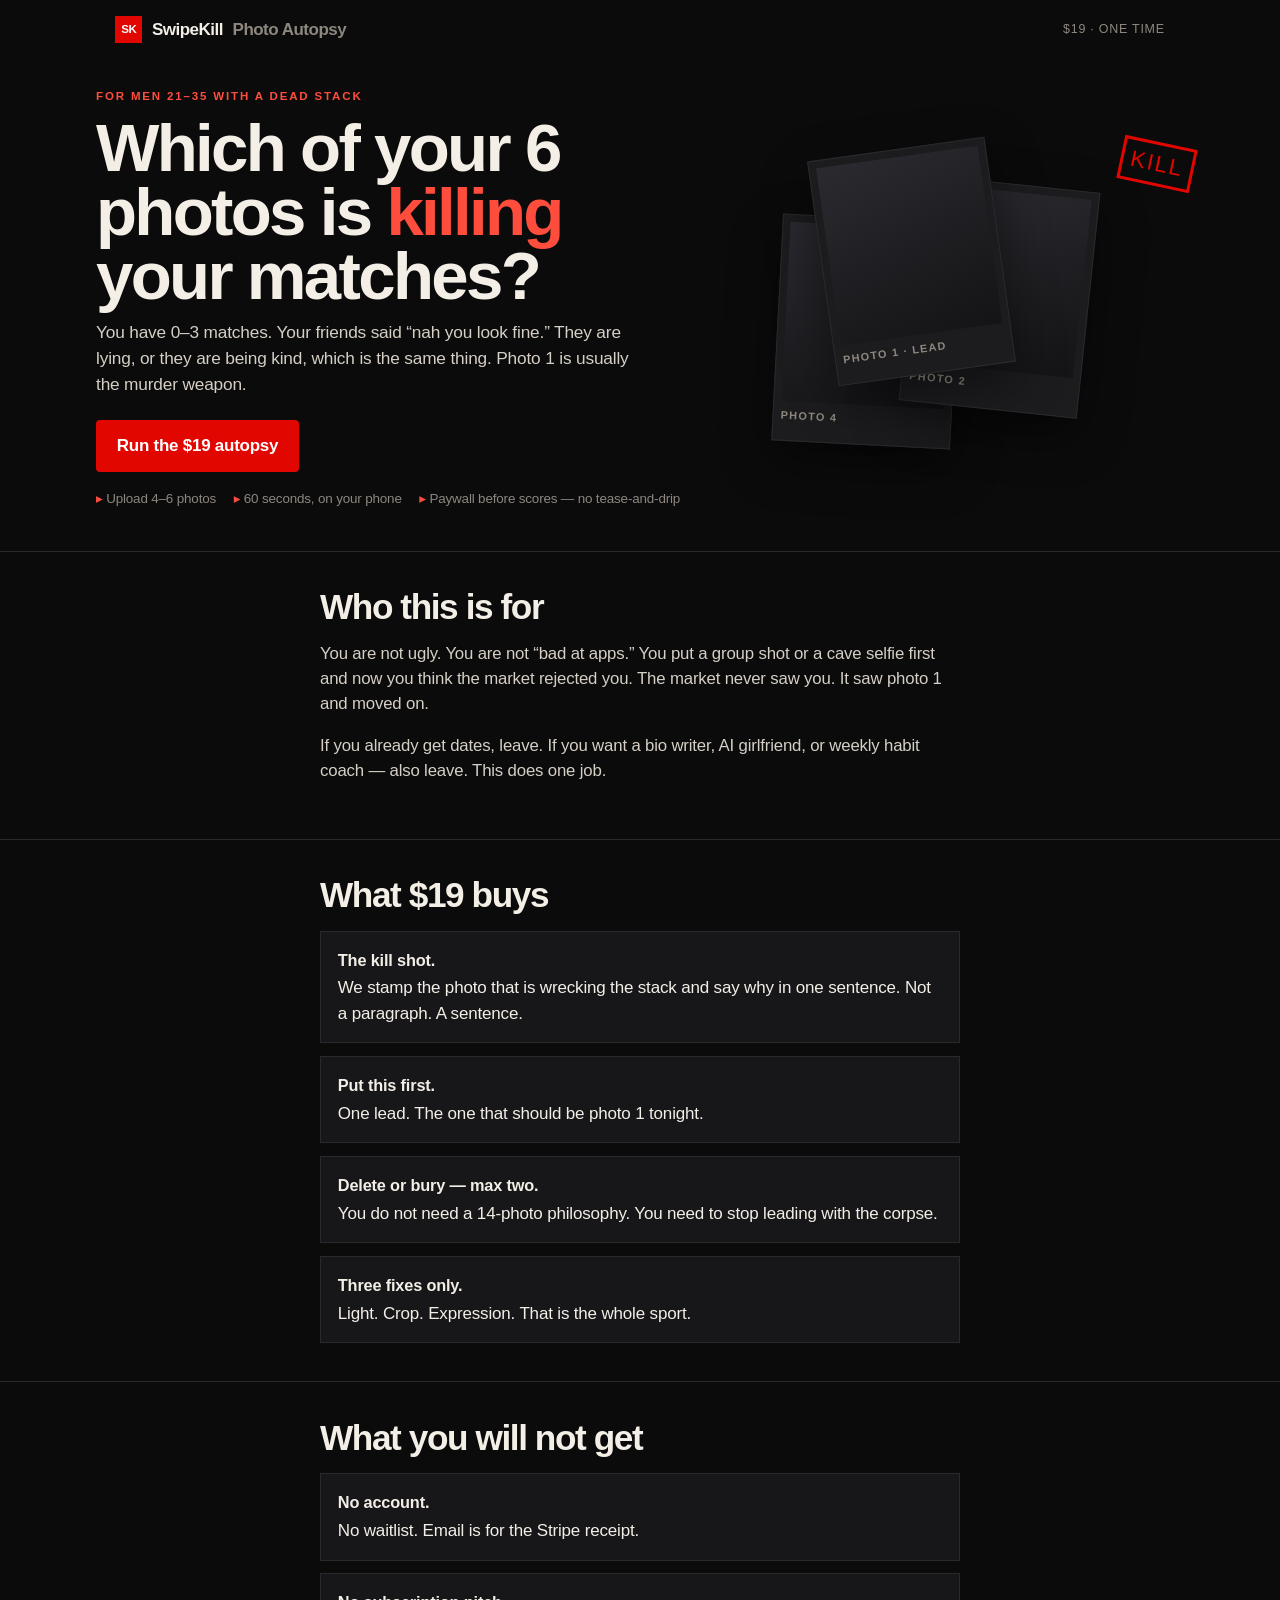
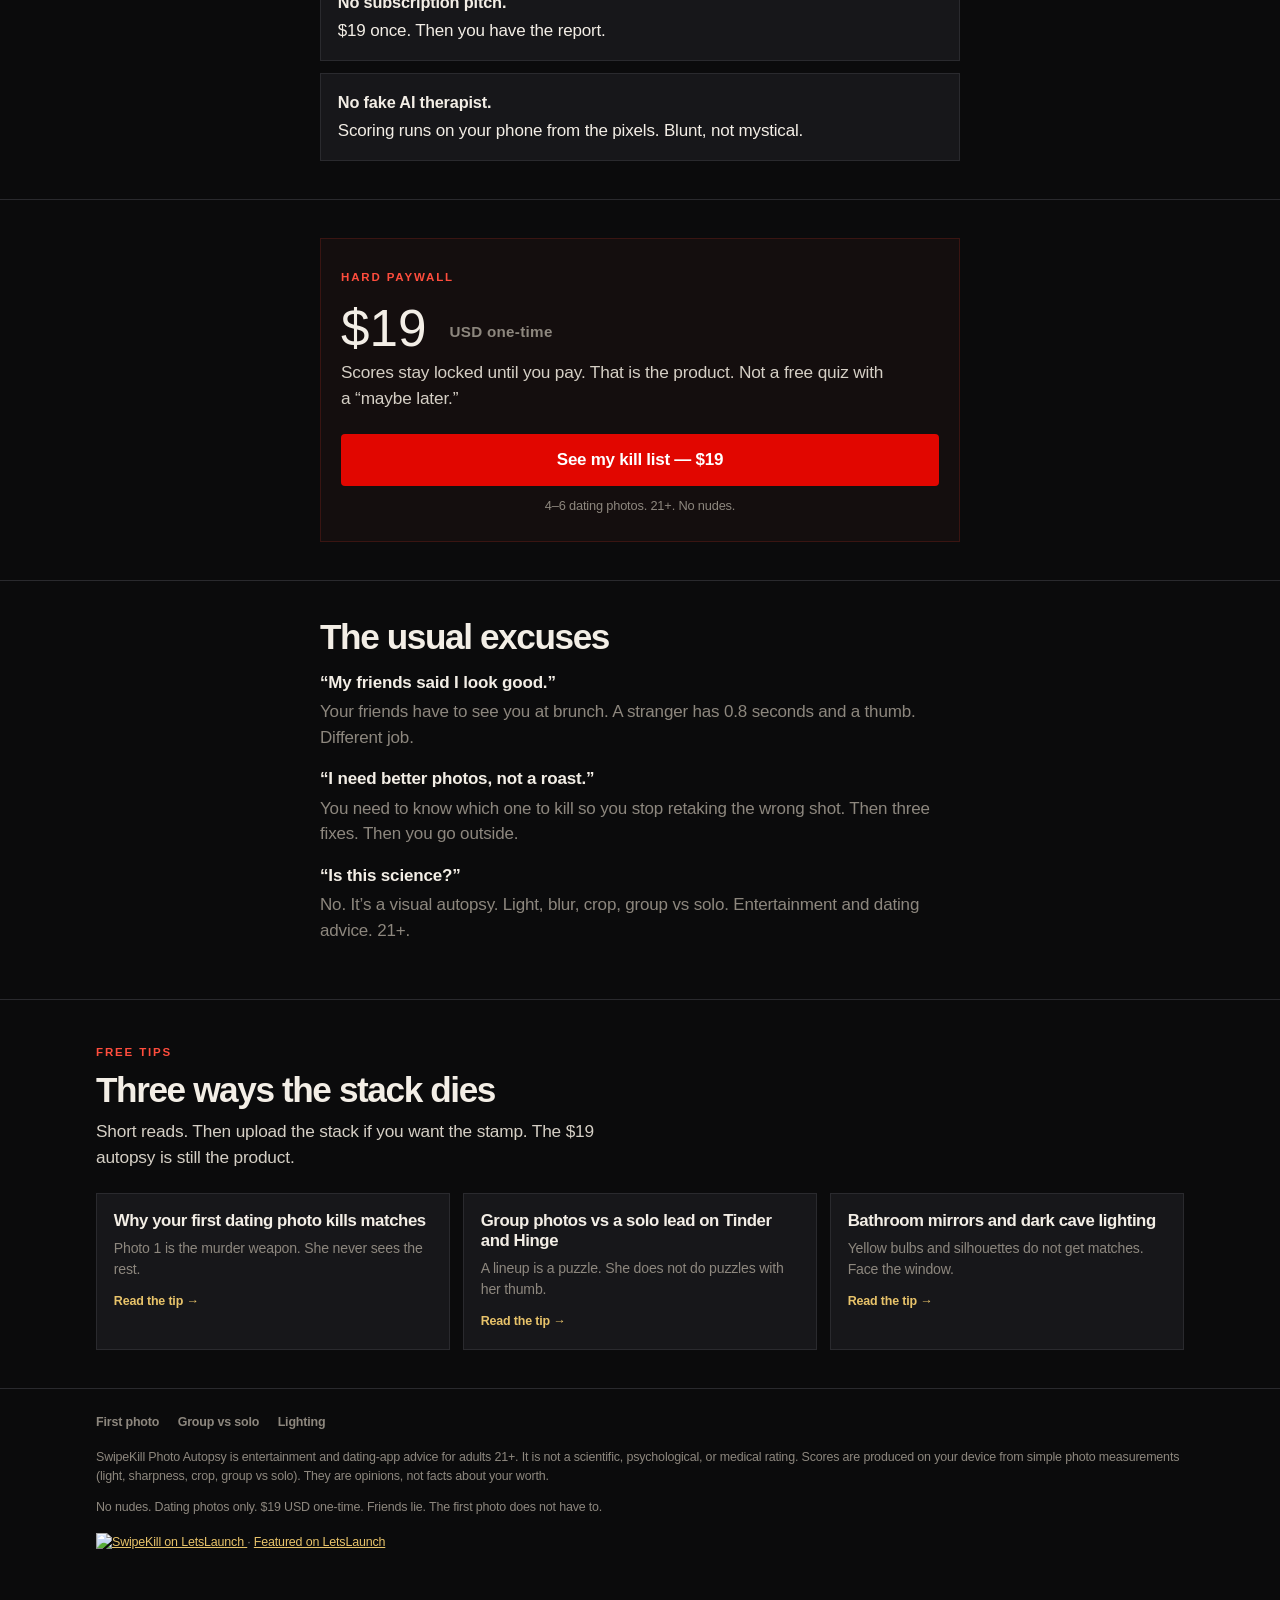
==== commit 618507b9: "Merge pull request #4 from jayjasmine/cursor/seo-tip-pages-c161 Add SEO tip pages that funnel dating" ====
--- a/index.html
+++ b/index.html
@@ -111,9 +111,39 @@
         </dl>
       </div>
     </section>
+
+    <section class="band" id="tips">
+      <div class="wrap-wide">
+        <div class="kicker">Free tips</div>
+        <h2>Three ways the stack dies</h2>
+        <p class="lede">Short reads. Then upload the stack if you want the stamp. The $19 autopsy is still the product.</p>
+        <div class="tip-grid">
+          <a class="tip-card" href="tips/first-photo-kills-matches.html">
+            <strong>Why your first dating photo kills matches</strong>
+            <span>Photo 1 is the murder weapon. She never sees the rest.</span>
+            <i>Read the tip →</i>
+          </a>
+          <a class="tip-card" href="tips/group-vs-solo-lead.html">
+            <strong>Group photos vs a solo lead on Tinder and Hinge</strong>
+            <span>A lineup is a puzzle. She does not do puzzles with her thumb.</span>
+            <i>Read the tip →</i>
+          </a>
+          <a class="tip-card" href="tips/bathroom-mirror-dark-lighting.html">
+            <strong>Bathroom mirrors and dark cave lighting</strong>
+            <span>Yellow bulbs and silhouettes do not get matches. Face the window.</span>
+            <i>Read the tip →</i>
+          </a>
+        </div>
+      </div>
+    </section>
   </main>
   <footer class="site-footer">
     <div class="wrap-wide">
+      <nav class="footer-nav" aria-label="Free tips">
+        <a href="tips/first-photo-kills-matches.html">First photo</a>
+        <a href="tips/group-vs-solo-lead.html">Group vs solo</a>
+        <a href="tips/bathroom-mirror-dark-lighting.html">Lighting</a>
+      </nav>
       <p>SwipeKill Photo Autopsy is entertainment and dating-app advice for adults 21+. It is not a scientific, psychological, or medical rating. Scores are produced on your device from simple photo measurements (light, sharpness, crop, group vs solo). They are opinions, not facts about your worth.</p>
       <p>No nudes. Dating photos only. $19 USD one-time. Friends lie. The first photo does not have to.</p>
 
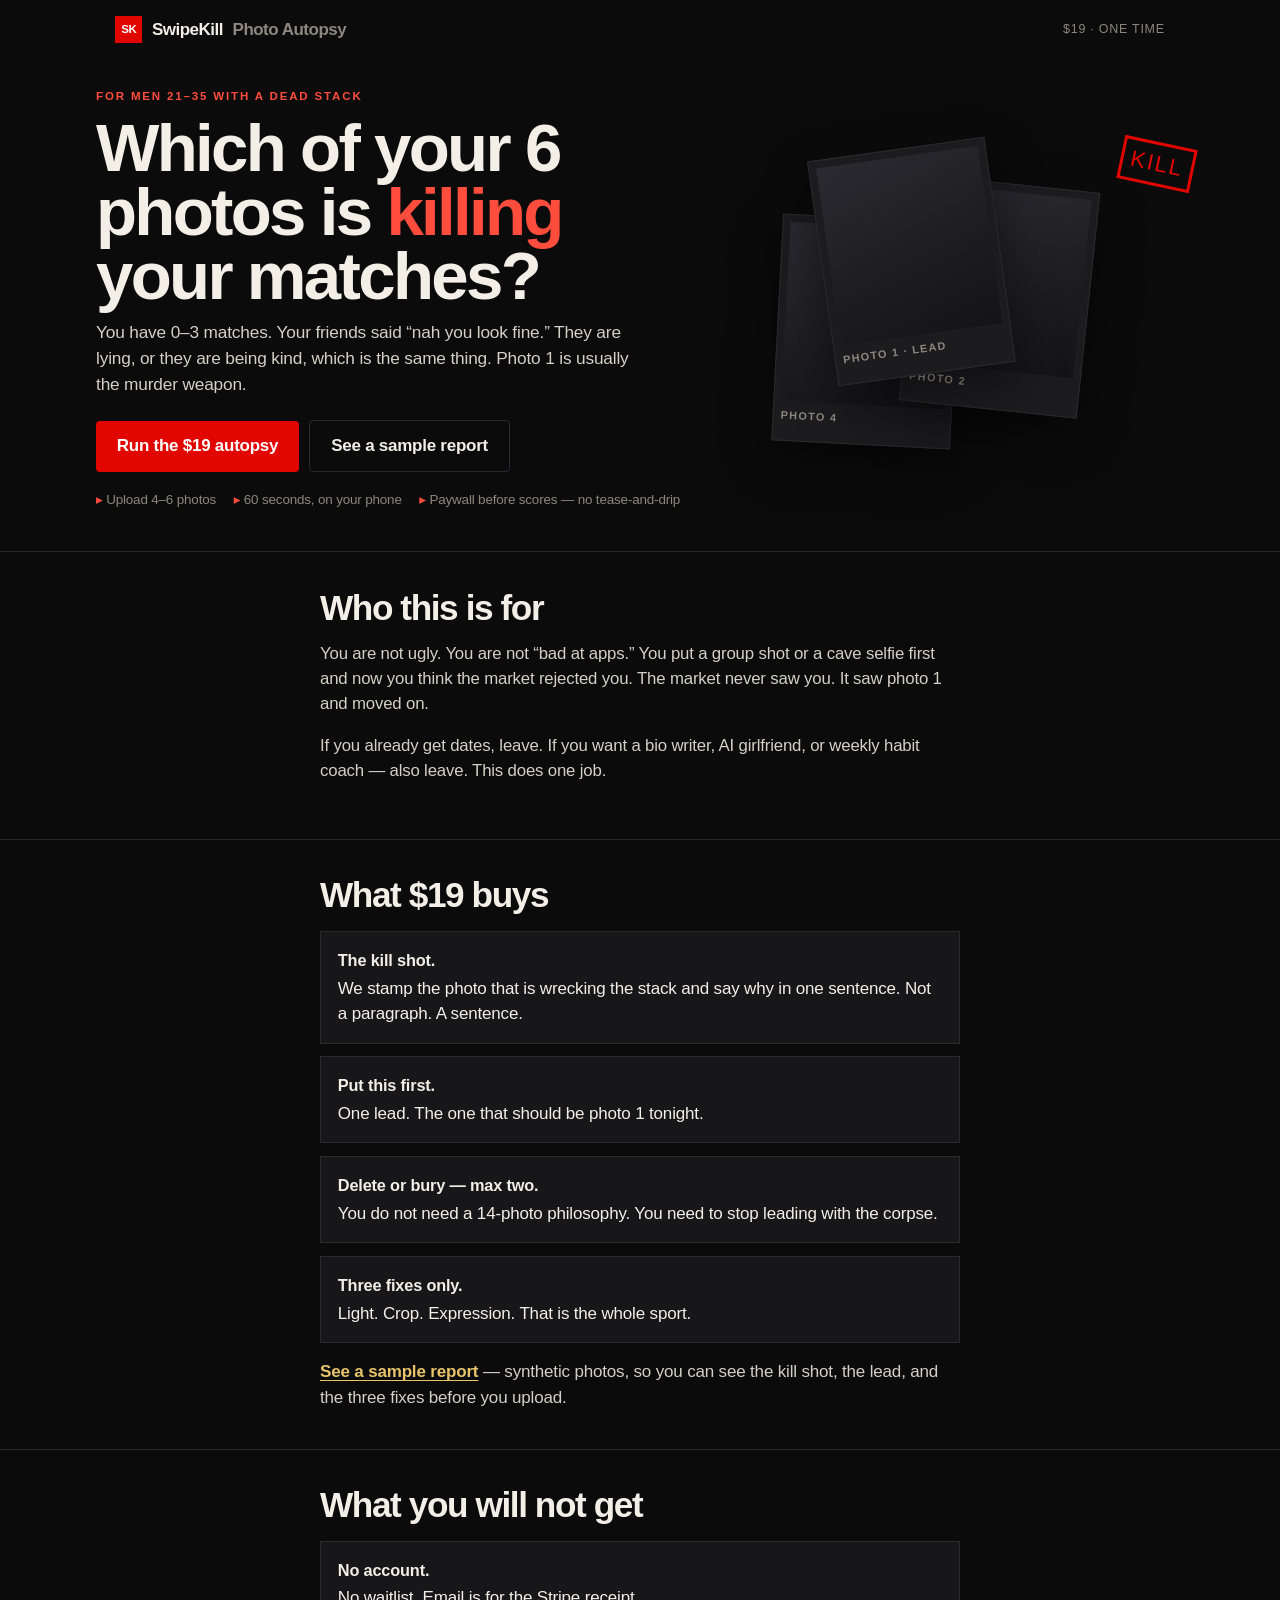
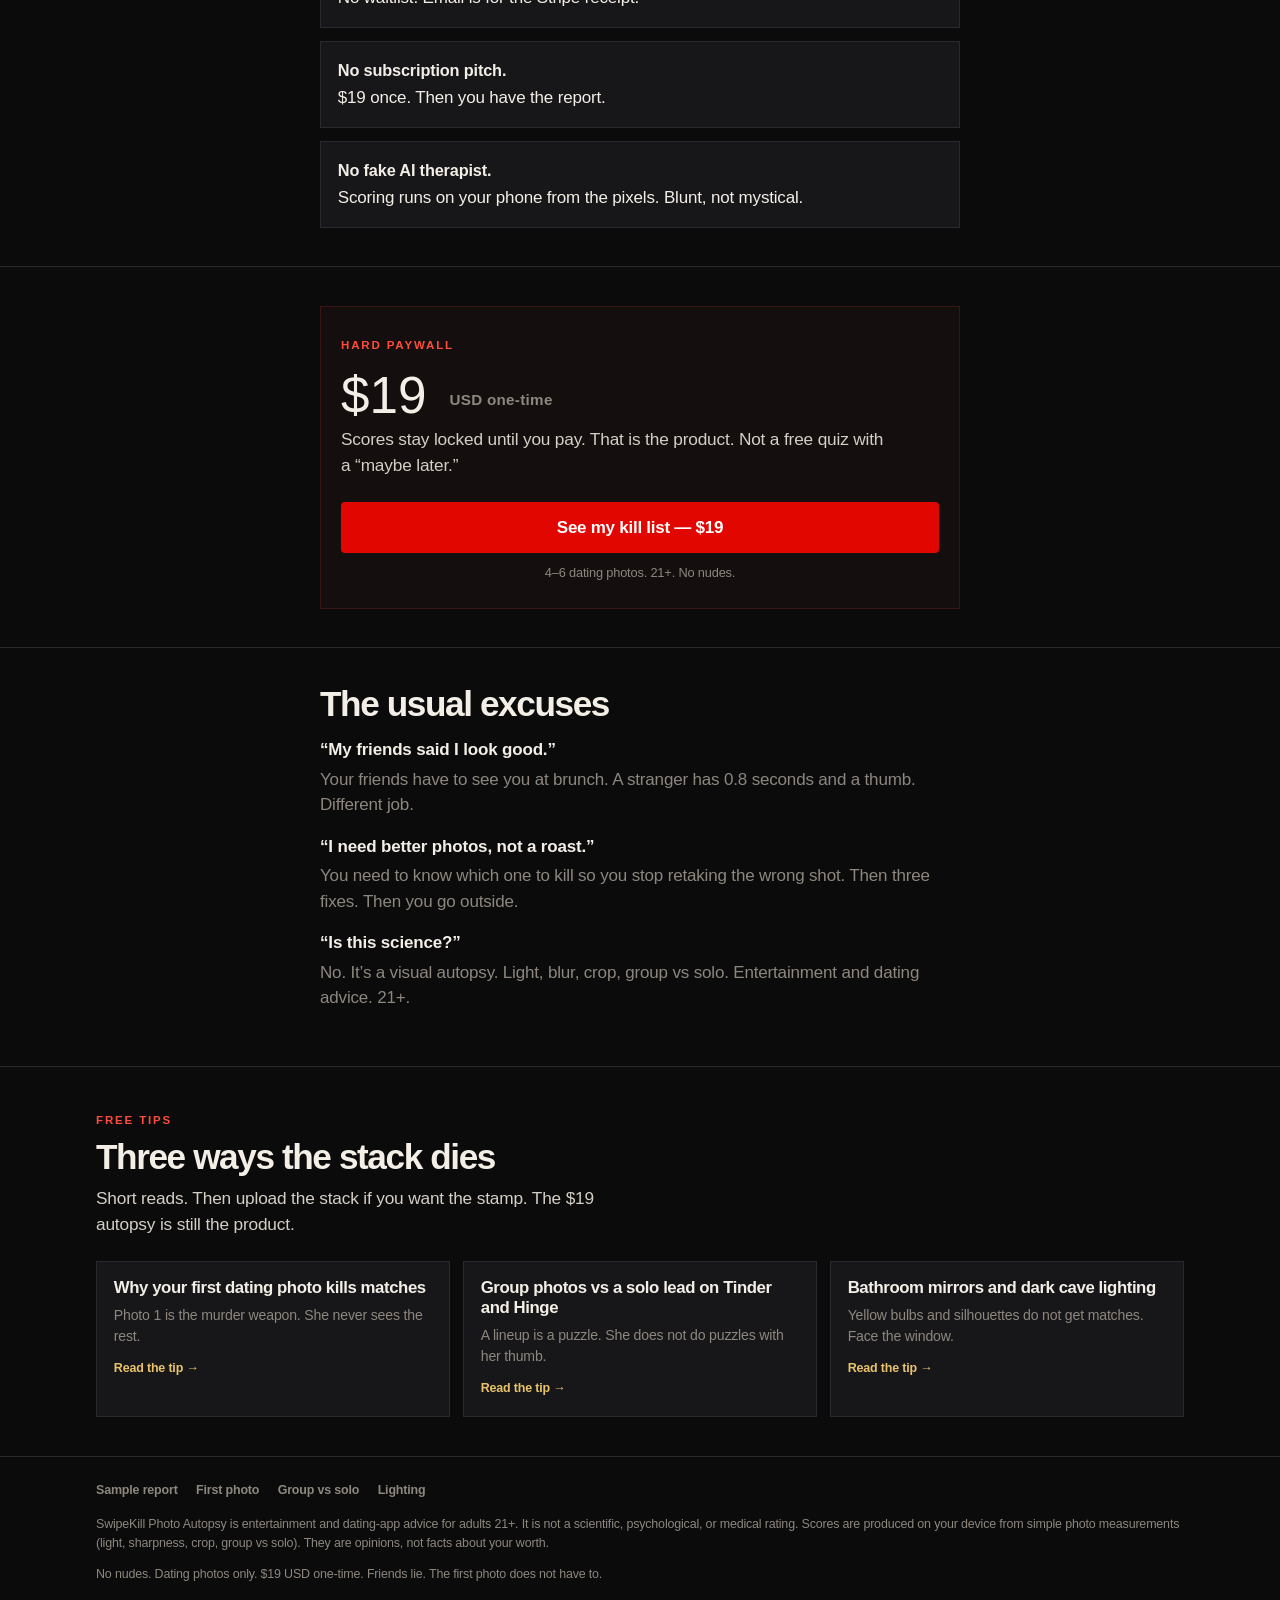
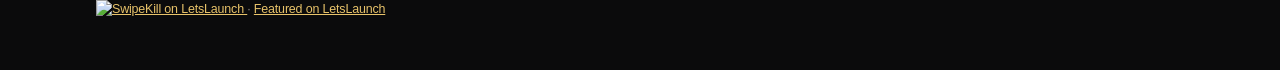
==== commit c0bcee6c: "Add an indexable sample report for the $19 photo autopsy Show the kill shot, lead, bury calls, and t" ====
--- a/index.html
+++ b/index.html
@@ -24,7 +24,7 @@
   {"@context":"https://schema.org","@type":"Product","name":"SwipeKill Photo Autopsy","description":"Dating photo autopsy: kill shot, lead photo, and three fixes. Runs on your phone.","offers":{"@type":"Offer","price":"19.00","priceCurrency":"USD","url":"https://jayjasmine.github.io/swipekill/","availability":"https://schema.org/InStock"}}
   </script>
   <link rel="icon" href="favicon.svg" type="image/svg+xml" />
-  <link rel="stylesheet" href="css/styles.css?v=20260921a" />
+  <link rel="stylesheet" href="css/styles.css?v=20260922a" />
 </head>
 <body>
   <a class="skip" href="#main">Skip to content</a>
@@ -39,7 +39,10 @@
           <div class="kicker">For men 21–35 with a dead stack</div>
           <h1>Which of your 6 photos is <span>killing</span> your matches?</h1>
           <p class="lede">You have 0–3 matches. Your friends said “nah you look fine.” They are lying, or they are being kind, which is the same thing. Photo 1 is usually the murder weapon.</p>
-          <a class="btn" href="upload.html">Run the $19 autopsy</a>
+          <div class="cta-row">
+            <a class="btn" href="upload.html">Run the $19 autopsy</a>
+            <a class="btn btn-ghost" href="sample-report.html">See a sample report</a>
+          </div>
           <div class="trust">
             <span>Upload 4–6 photos</span>
             <span>60 seconds, on your phone</span>
@@ -72,6 +75,7 @@
           <li><strong>Delete or bury — max two.</strong> You do not need a 14-photo philosophy. You need to stop leading with the corpse.</li>
           <li><strong>Three fixes only.</strong> Light. Crop. Expression. That is the whole sport.</li>
         </ul>
+        <p class="sample-jump"><a href="sample-report.html">See a sample report</a> — synthetic photos, so you can see the kill shot, the lead, and the three fixes before you upload.</p>
       </div>
     </section>
 
@@ -139,7 +143,8 @@
   </main>
   <footer class="site-footer">
     <div class="wrap-wide">
-      <nav class="footer-nav" aria-label="Free tips">
+      <nav class="footer-nav" aria-label="Site">
+        <a href="sample-report.html">Sample report</a>
         <a href="tips/first-photo-kills-matches.html">First photo</a>
         <a href="tips/group-vs-solo-lead.html">Group vs solo</a>
         <a href="tips/bathroom-mirror-dark-lighting.html">Lighting</a>
--- a/css/styles.css
+++ b/css/styles.css
@@ -519,3 +519,67 @@
   color: var(--muted);
   white-space: nowrap;
 }
+
+a:focus-visible,
+button:focus-visible,
+input:focus-visible {
+  outline: 2px solid var(--gold);
+  outline-offset: 3px;
+}
+
+.cta-row {
+  display: flex;
+  flex-wrap: wrap;
+  gap: 0.65rem;
+  align-items: center;
+}
+
+.sample-jump {
+  margin: 1rem 0 0;
+  color: #d5cfc5;
+}
+.sample-jump a {
+  font-weight: 800;
+  text-decoration: underline;
+  text-underline-offset: 0.16em;
+}
+
+.sample-note {
+  background: var(--card);
+  border: 1px solid var(--line);
+  border-left: 3px solid var(--gold);
+  padding: 0.9rem 1rem;
+  margin: 0 0 1.3rem;
+  color: #d5cfc5;
+  font-size: 0.95rem;
+}
+.sample-note strong { color: var(--ink); }
+.sample-note p { margin: 0; }
+.sample-note p + p { margin-top: 0.55rem; }
+
+.sample-banner {
+  display: grid;
+  gap: 0.9rem;
+  align-items: start;
+}
+.sample-banner img {
+  width: min(100%, 13.5rem);
+  height: auto;
+  display: block;
+  background: #0e0e10;
+  border: 1px solid var(--line);
+}
+.sample-banner h3 {
+  font-size: clamp(1.25rem, 4vw, 1.55rem);
+  margin: 0.15rem 0 0.45rem;
+}
+.sample-banner p { margin: 0; }
+
+.sample-report .rank-card img {
+  object-fit: contain;
+  background: #0e0e10;
+}
+
+@media (max-width: 380px) {
+  .cta-row .btn { width: 100%; }
+}
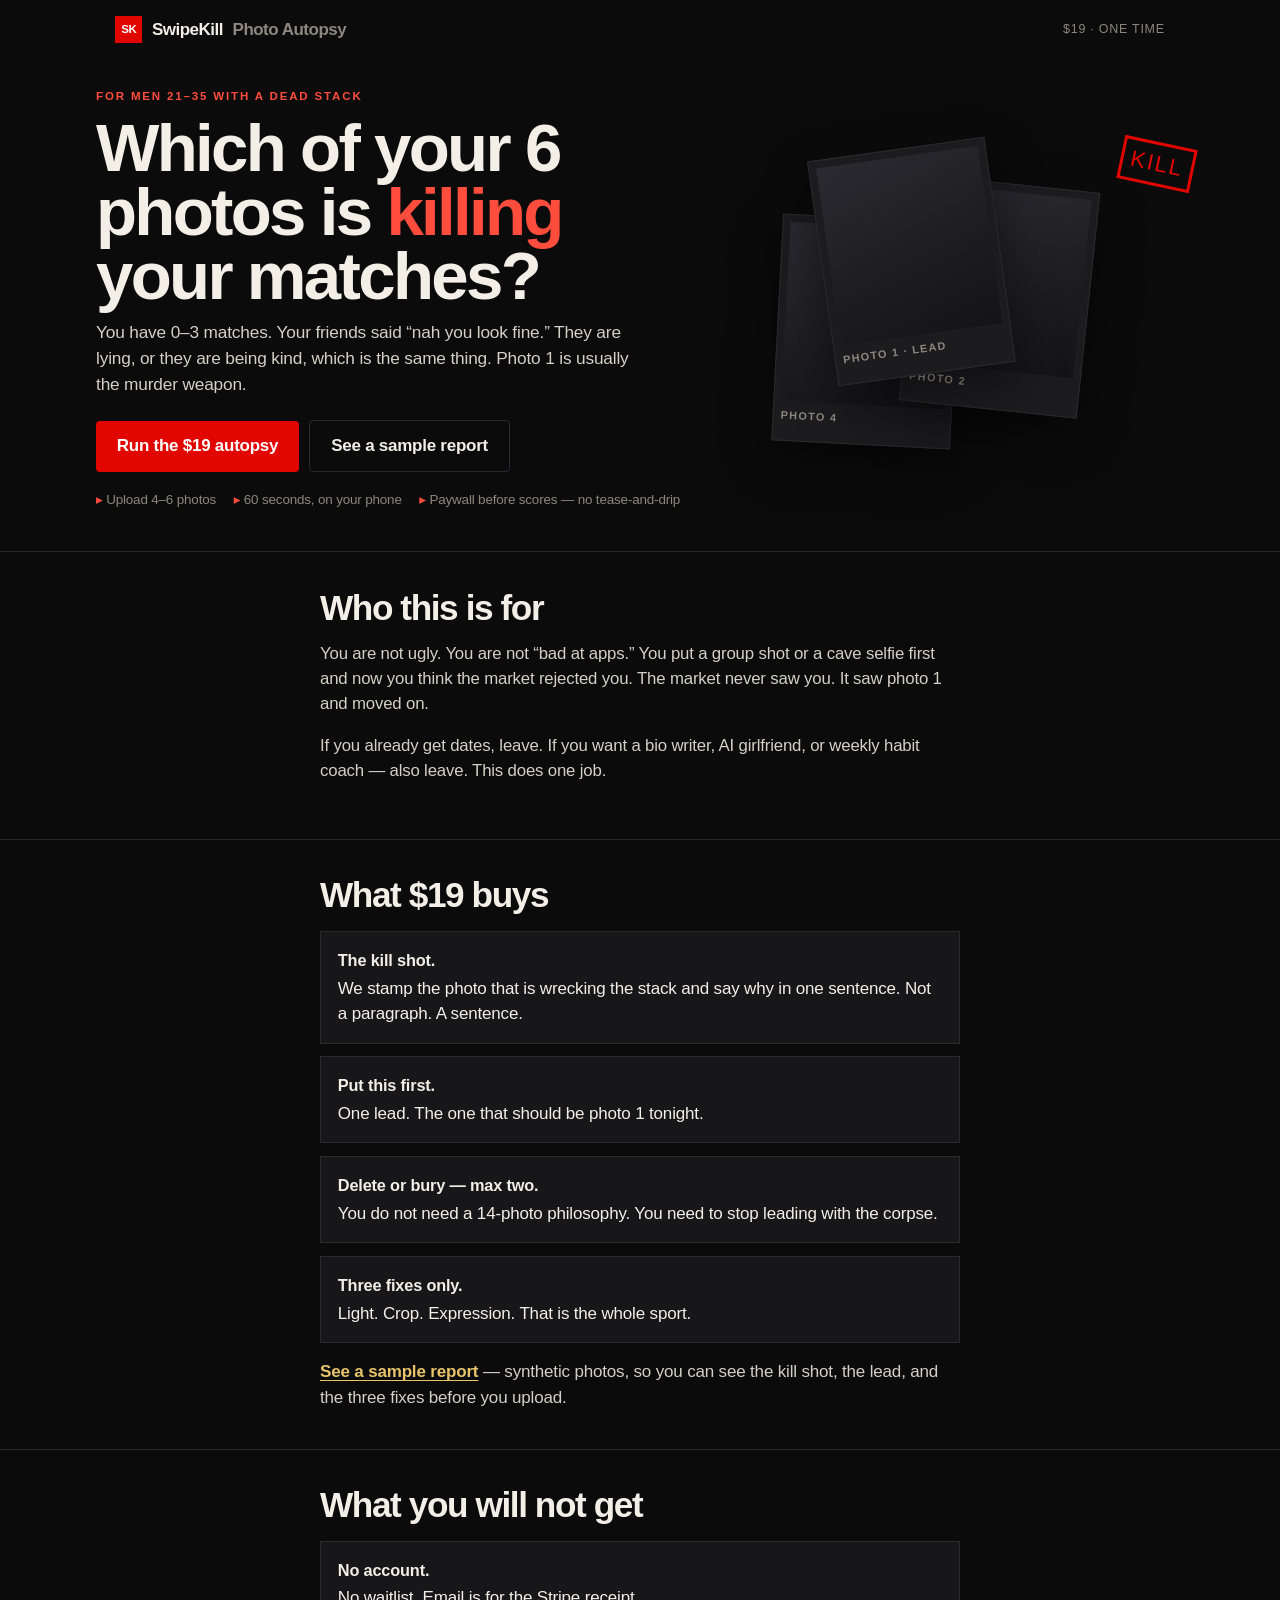
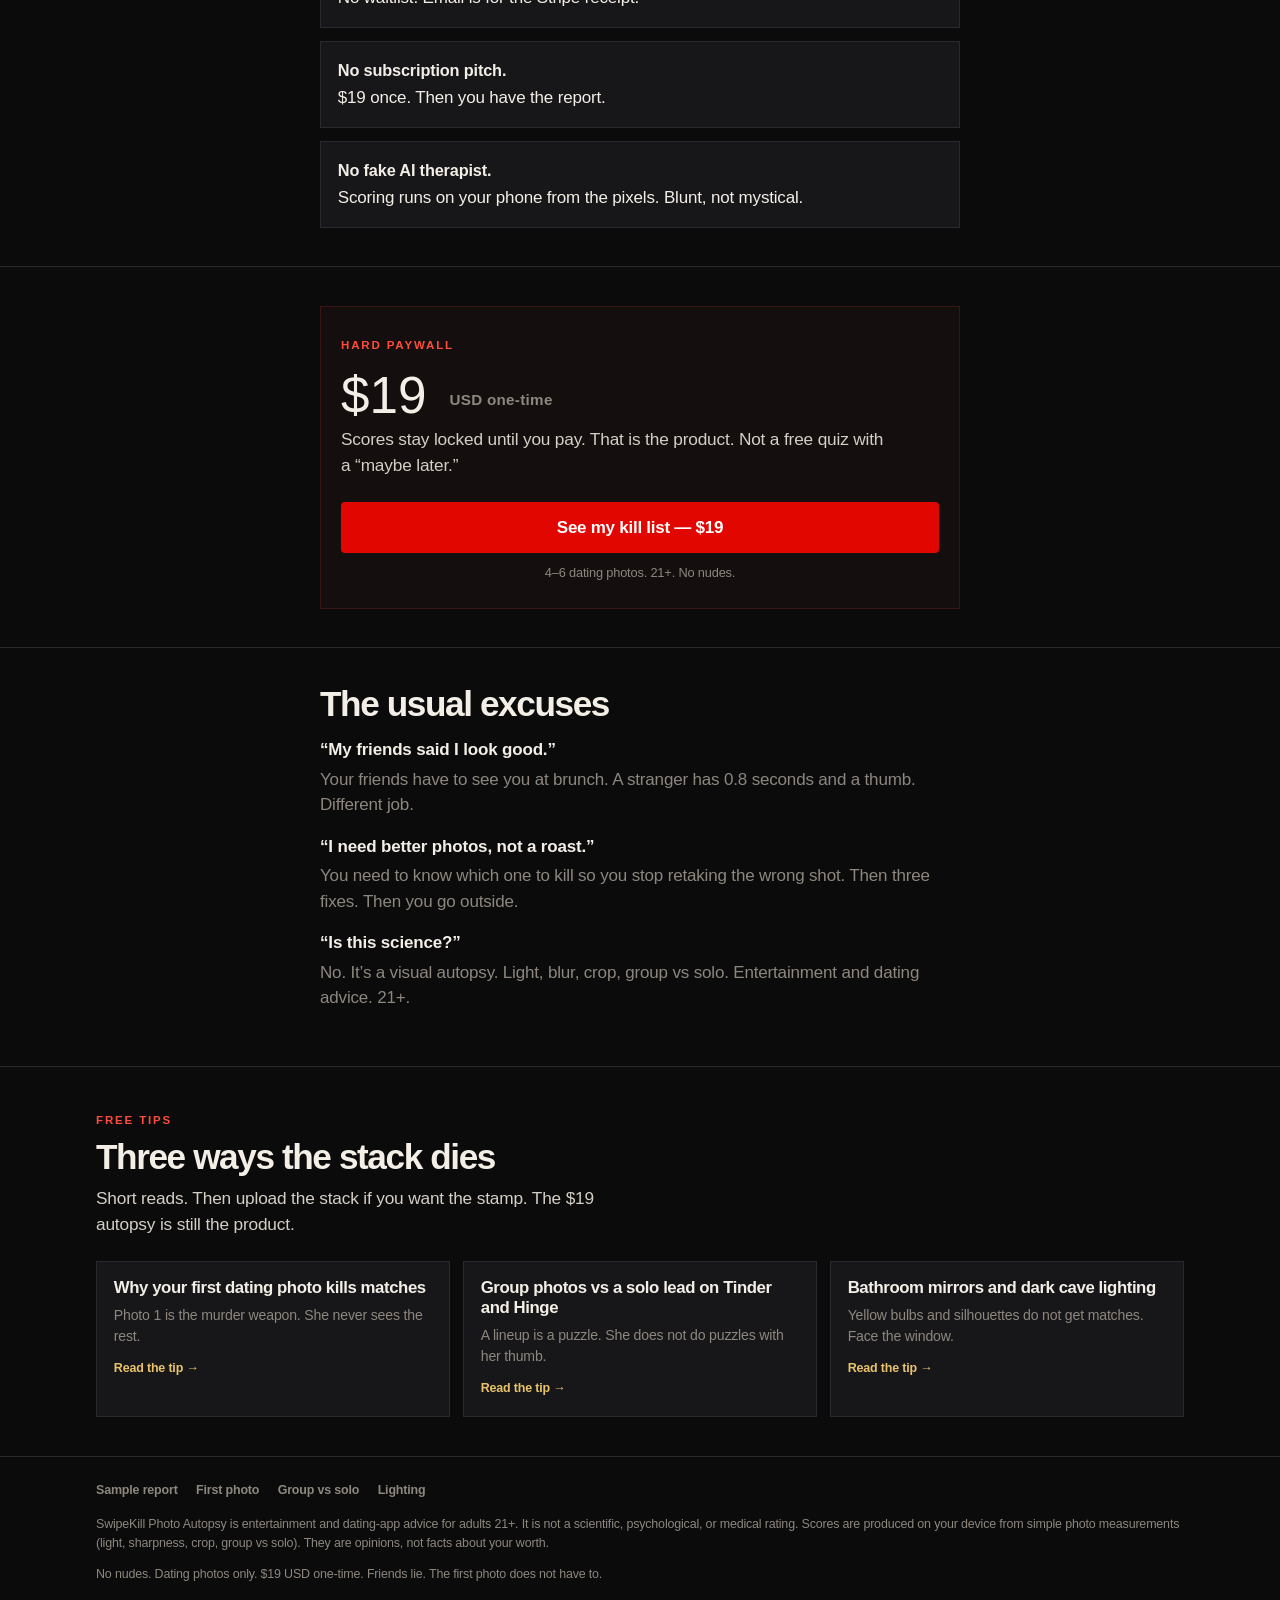
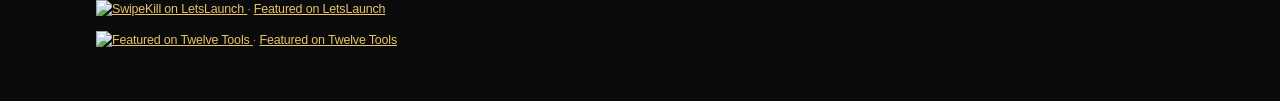
==== commit e0b30b16: "Add a Twelve Tools footer badge next to LetsLaunch. The free listing needs a homepage backlink, so t" ====
--- a/index.html
+++ b/index.html
@@ -157,6 +157,11 @@
           <img src="https://letslaunch.today/badge/swipekill.svg" alt="SwipeKill on LetsLaunch" width="250" height="54" />
         </a> · <a href="https://letslaunch.today/product/swipekill" target="_blank" rel="noopener">Featured on LetsLaunch</a>
       </p>
+      <p class="dir-badges">
+        <a href="https://twelve.tools" target="_blank" rel="noopener">
+          <img src="https://twelve.tools/badge0-dark.svg" alt="Featured on Twelve Tools" width="200" height="54" />
+        </a> · <a href="https://twelve.tools" target="_blank" rel="noopener">Featured on Twelve Tools</a>
+      </p>
     </div>
   </footer>
   <script src="js/config.js?v=20260921a"></script>
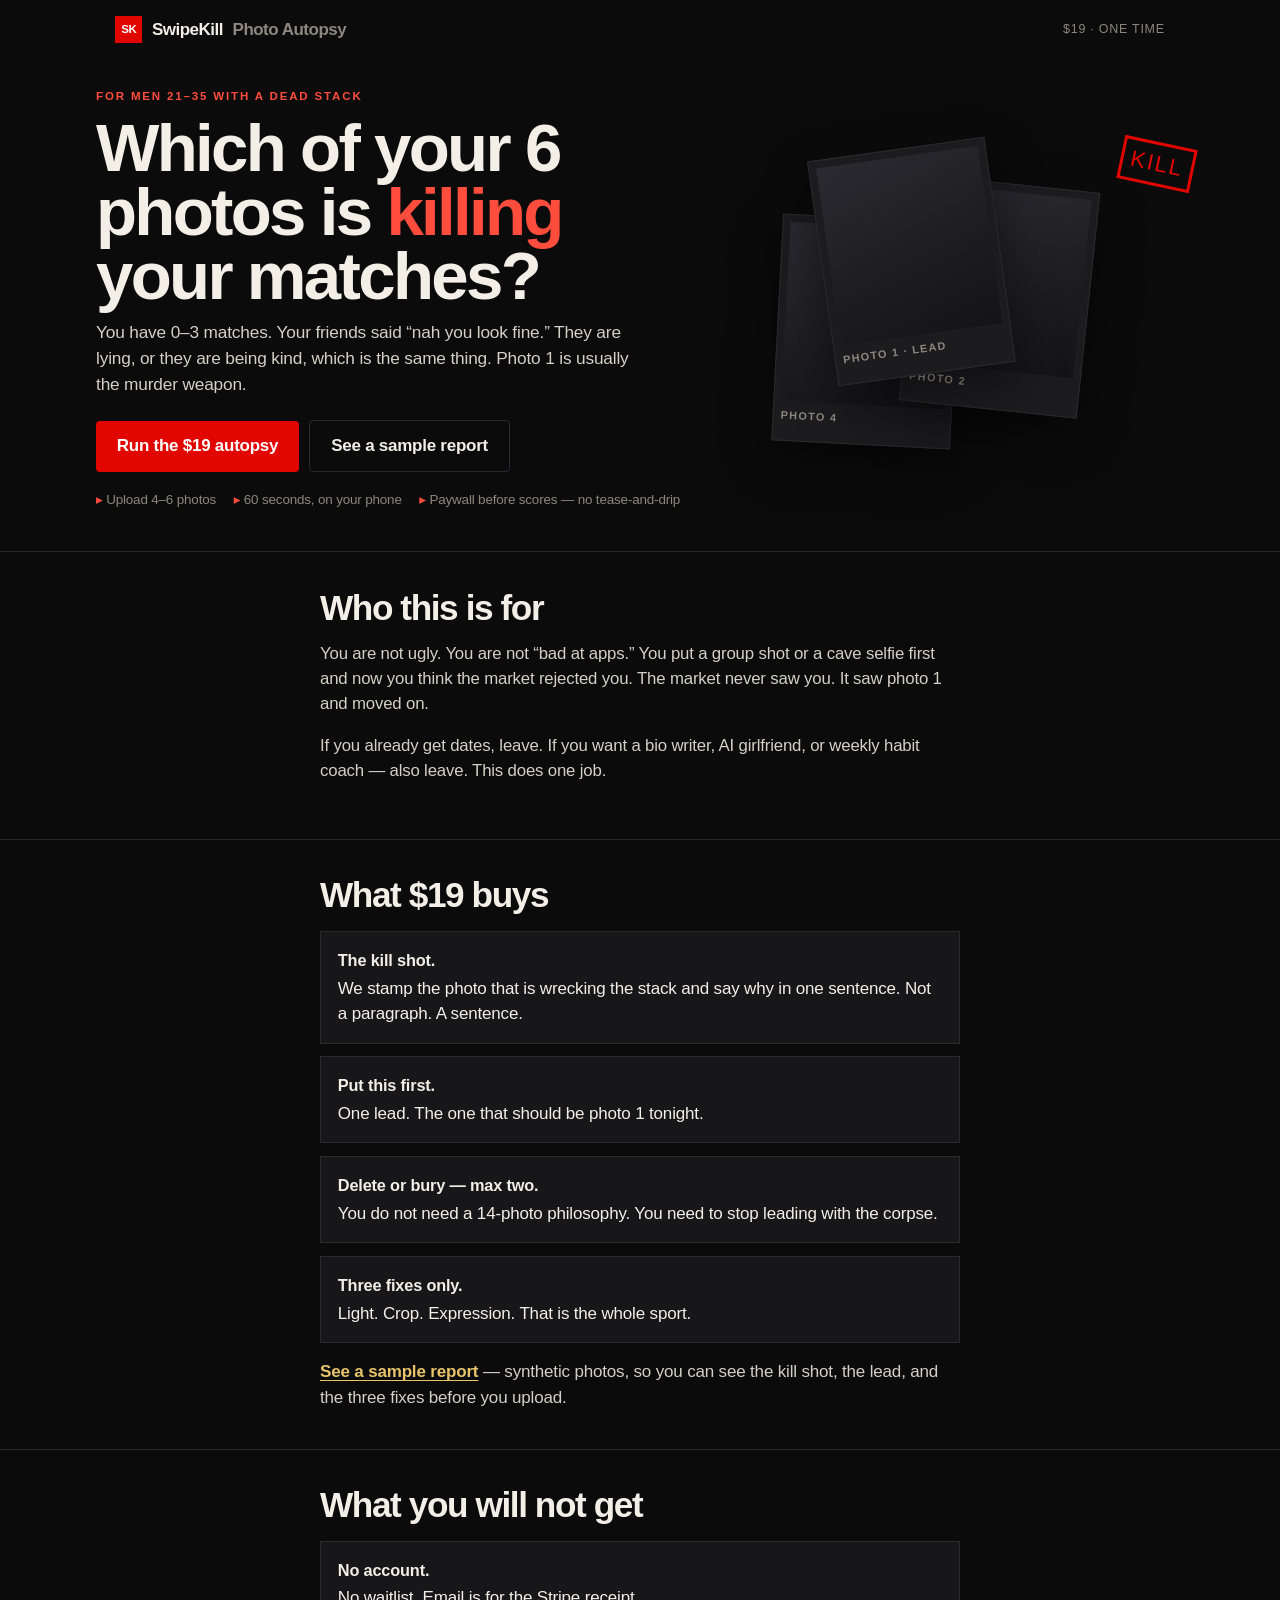
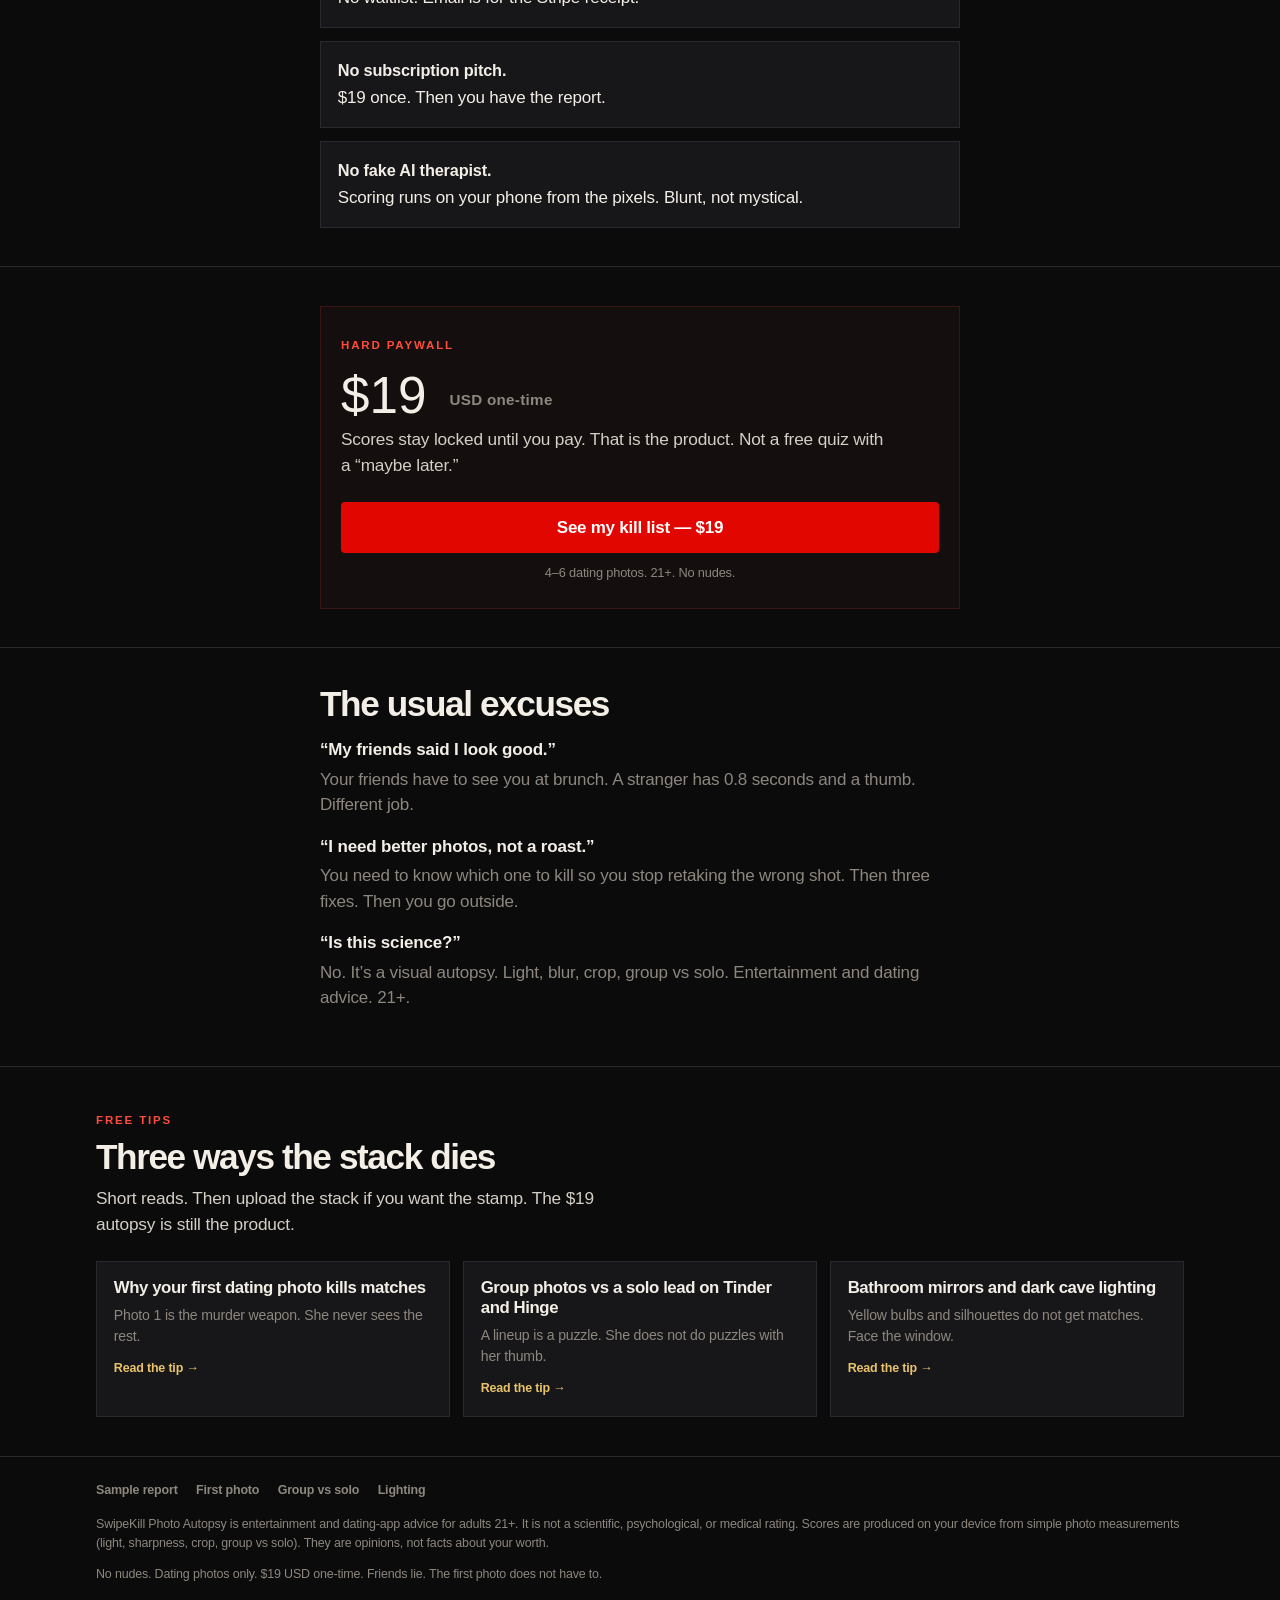
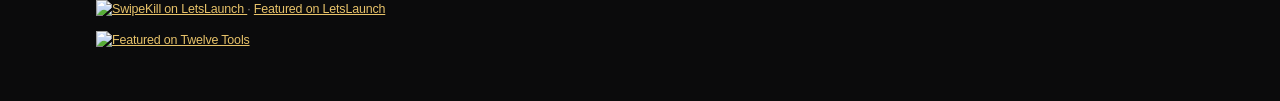
==== commit 0f7cadab: "Use the official Twelve Tools dark badge embed. Drop the extra text link and rel=noopener so the dir" ====
--- a/index.html
+++ b/index.html
@@ -158,9 +158,7 @@
         </a> · <a href="https://letslaunch.today/product/swipekill" target="_blank" rel="noopener">Featured on LetsLaunch</a>
       </p>
       <p class="dir-badges">
-        <a href="https://twelve.tools" target="_blank" rel="noopener">
-          <img src="https://twelve.tools/badge0-dark.svg" alt="Featured on Twelve Tools" width="200" height="54" />
-        </a> · <a href="https://twelve.tools" target="_blank" rel="noopener">Featured on Twelve Tools</a>
+        <a href="https://twelve.tools" target="_blank"><img src="https://twelve.tools/badge0-dark.svg" alt="Featured on Twelve Tools" width="200" height="54"></a>
       </p>
     </div>
   </footer>
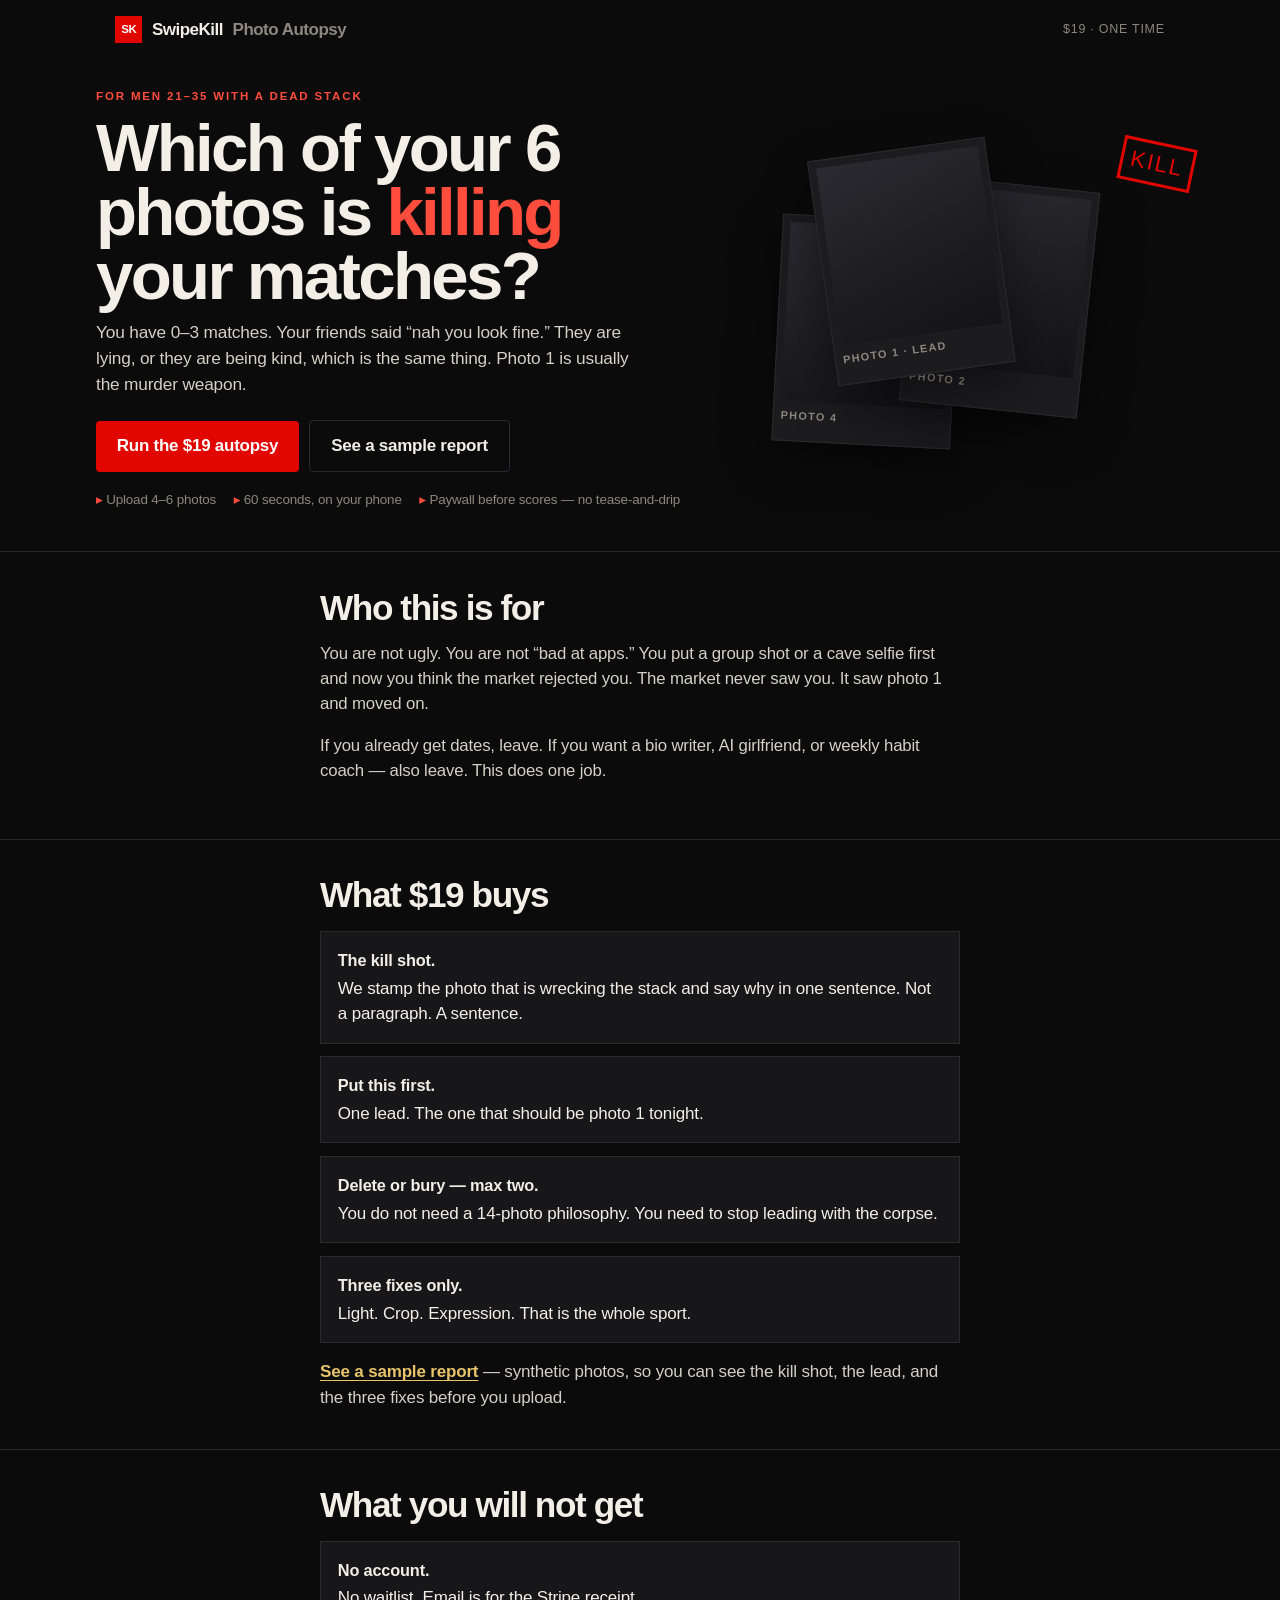
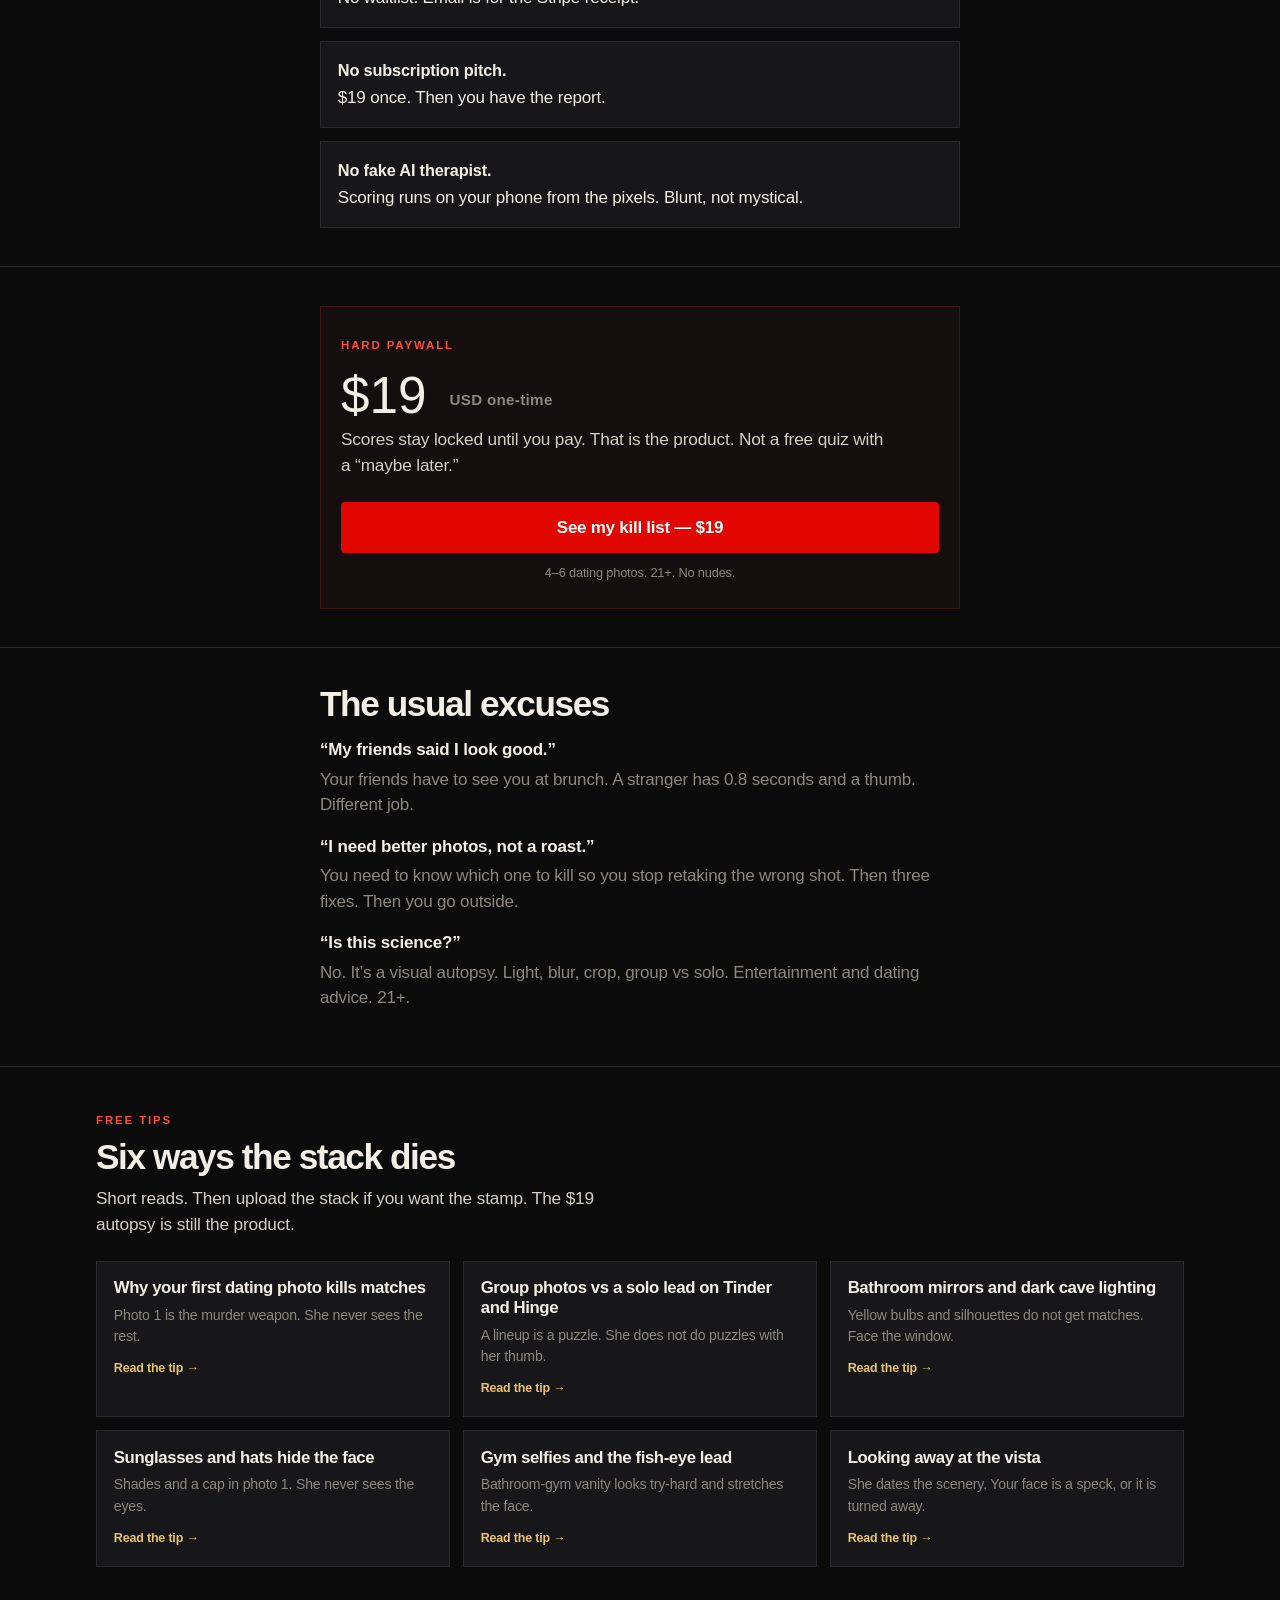
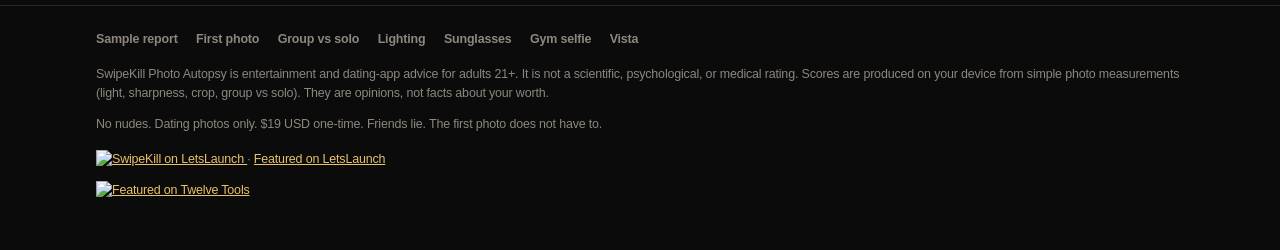
==== commit ad93c134: "Add three crawlable dating-photo tip pages. Sunglasses, gym fish-eye, and vista leads now funnel to " ====
--- a/index.html
+++ b/index.html
@@ -119,7 +119,7 @@
     <section class="band" id="tips">
       <div class="wrap-wide">
         <div class="kicker">Free tips</div>
-        <h2>Three ways the stack dies</h2>
+        <h2>Six ways the stack dies</h2>
         <p class="lede">Short reads. Then upload the stack if you want the stamp. The $19 autopsy is still the product.</p>
         <div class="tip-grid">
           <a class="tip-card" href="tips/first-photo-kills-matches.html">
@@ -137,6 +137,21 @@
             <span>Yellow bulbs and silhouettes do not get matches. Face the window.</span>
             <i>Read the tip →</i>
           </a>
+          <a class="tip-card" href="tips/sunglasses-and-hats-hide-the-face.html">
+            <strong>Sunglasses and hats hide the face</strong>
+            <span>Shades and a cap in photo 1. She never sees the eyes.</span>
+            <i>Read the tip →</i>
+          </a>
+          <a class="tip-card" href="tips/gym-selfie-fish-eye.html">
+            <strong>Gym selfies and the fish-eye lead</strong>
+            <span>Bathroom-gym vanity looks try-hard and stretches the face.</span>
+            <i>Read the tip →</i>
+          </a>
+          <a class="tip-card" href="tips/looking-away-at-the-vista.html">
+            <strong>Looking away at the vista</strong>
+            <span>She dates the scenery. Your face is a speck, or it is turned away.</span>
+            <i>Read the tip →</i>
+          </a>
         </div>
       </div>
     </section>
@@ -148,6 +163,9 @@
         <a href="tips/first-photo-kills-matches.html">First photo</a>
         <a href="tips/group-vs-solo-lead.html">Group vs solo</a>
         <a href="tips/bathroom-mirror-dark-lighting.html">Lighting</a>
+        <a href="tips/sunglasses-and-hats-hide-the-face.html">Sunglasses</a>
+        <a href="tips/gym-selfie-fish-eye.html">Gym selfie</a>
+        <a href="tips/looking-away-at-the-vista.html">Vista</a>
       </nav>
       <p>SwipeKill Photo Autopsy is entertainment and dating-app advice for adults 21+. It is not a scientific, psychological, or medical rating. Scores are produced on your device from simple photo measurements (light, sharpness, crop, group vs solo). They are opinions, not facts about your worth.</p>
       <p>No nudes. Dating photos only. $19 USD one-time. Friends lie. The first photo does not have to.</p>
